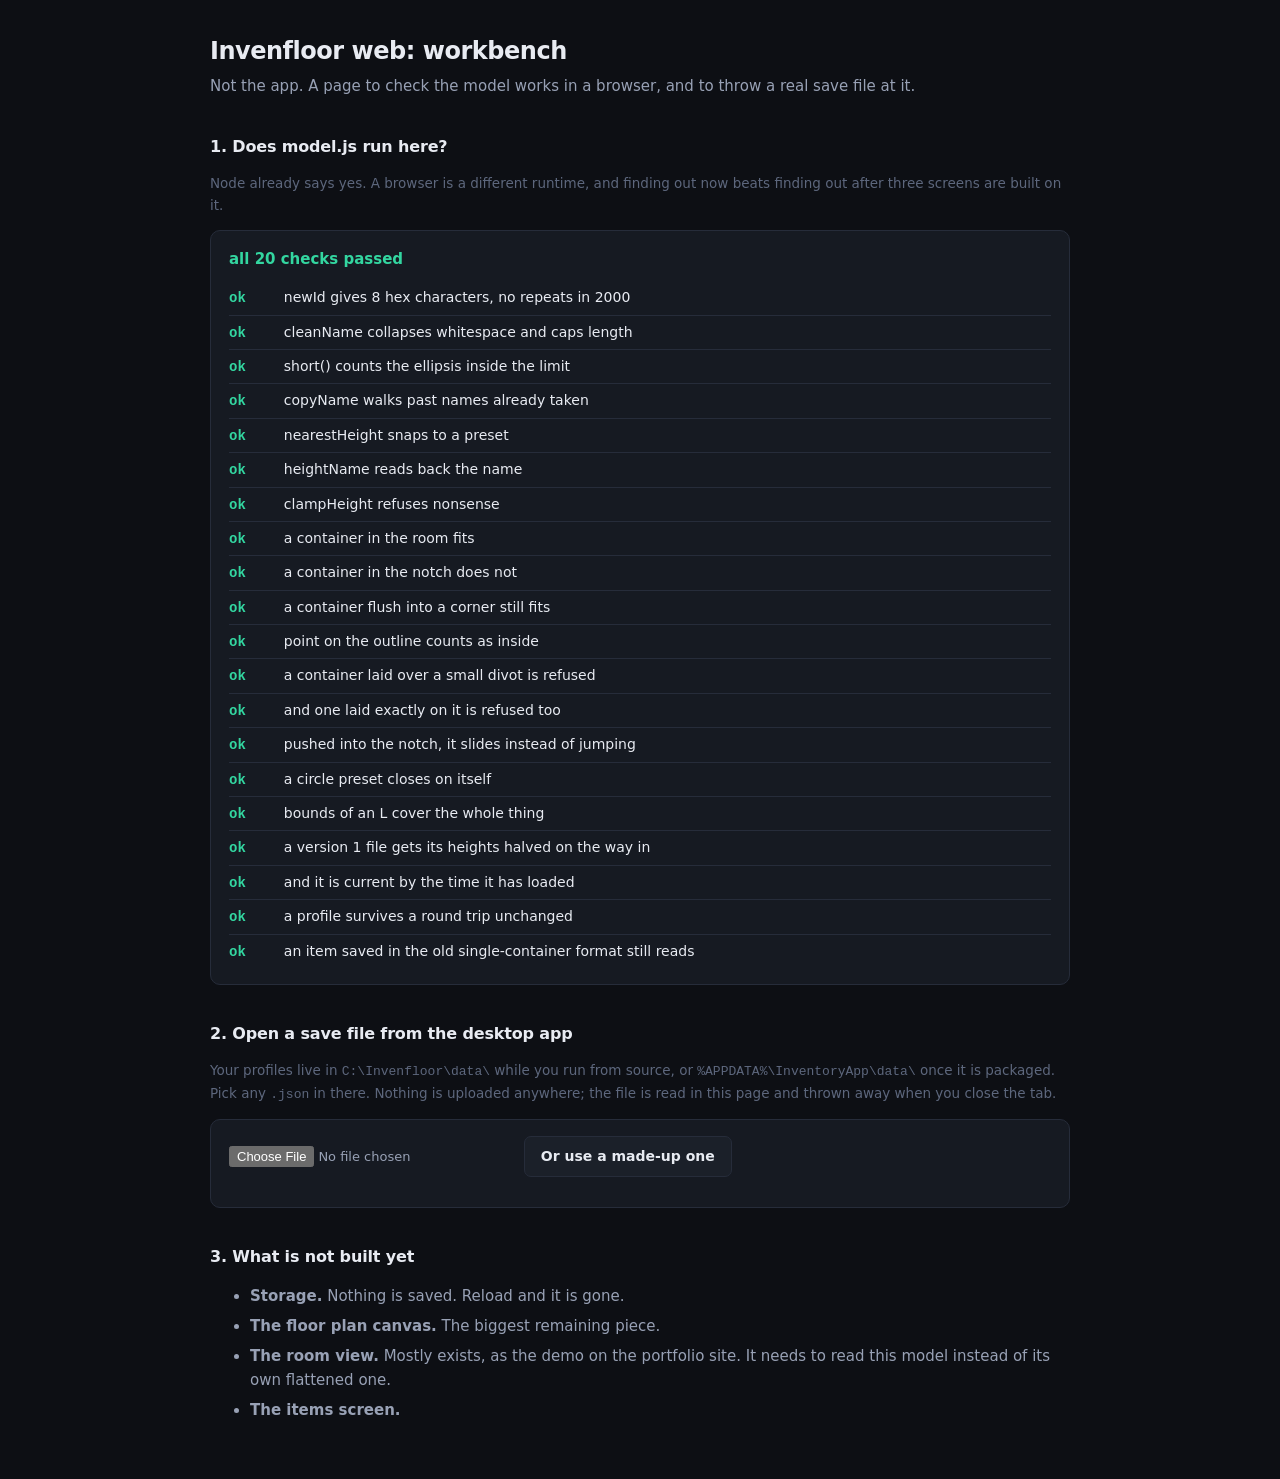
==== web/dev.html @ 966d336b "Start the browser version: the model ported, checked against the Python" ====
<!doctype html>
<html lang="en">
<head>
<meta charset="utf-8">
<meta name="viewport" content="width=device-width, initial-scale=1">
<title>Invenfloor web: workbench</title>

<!--
  A workbench, not the app. There is no app yet.

  Two jobs. It proves model.js works in a real browser rather than only in
  node, which is not the same thing and is worth knowing before anything is
  built on top of it. And it reads a save file from the desktop app, which
  is the claim that matters most: the same file, both programs.

  THIS WILL NOT WORK IF YOU DOUBLE-CLICK IT.
  ------------------------------------------
  Opening it from Explorer gives the browser a file:// address, and browsers
  refuse to load ES modules over file:// for security reasons. The error in
  the console says "CORS policy" and has nothing to do with your code.

  Serve it instead. In VS Code, install the Live Server extension, then
  right-click this file and choose "Open with Live Server".
-->

<style>
:root {
  color-scheme: dark;
  --ink: #0d0f14; --panel: #161a22; --card: #1b2029;
  --line: #262c3a; --text: #e8ebf2; --dim: #98a1b5; --faint: #5d677d;
  --accent: #4f7cff; --good: #33d6a0; --bad: #f2555a; --warn: #f0a726;
  --mono: ui-monospace, "Cascadia Mono", "SF Mono", Menlo, monospace;
}
* { box-sizing: border-box; }
body {
  margin: 0; padding: 32px 24px 64px;
  background: var(--ink); color: var(--text);
  font: 15px/1.6 system-ui, -apple-system, "Segoe UI", sans-serif;
}
.wrap { max-width: 860px; margin: 0 auto; }
h1 { font-size: 24px; margin: 0 0 4px; letter-spacing: -.02em; }
h2 { font-size: 16px; margin: 36px 0 12px; letter-spacing: -.01em; }
.sub { color: var(--dim); margin: 0 0 8px; }
.note { color: var(--faint); font-size: 13.5px; }
code, .mono { font-family: var(--mono); font-size: 13px; }

.panel {
  background: var(--panel); border: 1px solid var(--line);
  border-radius: 10px; padding: 16px 18px; margin-top: 12px;
}
.tally { font-size: 15px; font-weight: 600; margin: 0 0 10px; }
.tally.pass { color: var(--good); }
.tally.fail { color: var(--bad); }

ul.checks { list-style: none; margin: 0; padding: 0; }
ul.checks li {
  display: flex; gap: 10px; align-items: baseline;
  padding: 5px 0; border-top: 1px solid var(--line); font-size: 14px;
}
ul.checks li:first-child { border-top: 0; }
.mark { font-family: var(--mono); font-weight: 700; flex: none; width: 3.2em; }
.mark.ok { color: var(--good); }
.mark.no { color: var(--bad); }
.why { color: var(--faint); font-family: var(--mono); font-size: 12px; }

input[type=file] { font: inherit; font-size: 13px; color: var(--dim); }
button {
  font: inherit; font-size: 14px; font-weight: 600;
  background: var(--accent); color: #fff; border: 0;
  border-radius: 7px; padding: 8px 16px; cursor: pointer;
}
button.ghost { background: var(--card); color: var(--text); border: 1px solid var(--line); }

table { width: 100%; border-collapse: collapse; font-size: 13.5px; }
th, td { text-align: left; padding: 6px 10px 6px 0; border-top: 1px solid var(--line); }
th { color: var(--faint); font-weight: 500; font-size: 12px; text-transform: uppercase;
     letter-spacing: .08em; border-top: 0; }
td.num { font-family: var(--mono); font-variant-numeric: tabular-nums; }
.swatch { display: inline-block; width: 10px; height: 10px; border-radius: 2px;
          margin-right: 7px; vertical-align: baseline; }
.todo li { color: var(--dim); margin-bottom: 6px; }
</style>
</head>
<body>
<div class="wrap">

  <h1>Invenfloor web: workbench</h1>
  <p class="sub">Not the app. A page to check the model works in a browser,
     and to throw a real save file at it.</p>

  <h2>1. Does model.js run here?</h2>
  <p class="note">Node already says yes. A browser is a different runtime, and
     finding out now beats finding out after three screens are built on it.</p>
  <div class="panel">
    <p class="tally" id="tally">running…</p>
    <ul class="checks" id="checks"></ul>
  </div>

  <h2>2. Open a save file from the desktop app</h2>
  <p class="note">
    Your profiles live in <code>C:\Invenfloor\data\</code> while you run from
    source, or <code>%APPDATA%\InventoryApp\data\</code> once it is packaged.
    Pick any <code>.json</code> in there. Nothing is uploaded anywhere; the
    file is read in this page and thrown away when you close the tab.
  </p>
  <div class="panel">
    <input type="file" id="pick" accept=".json,application/json">
    <button class="ghost" id="sample" style="margin-left:8px">Or use a made-up one</button>
    <div id="loaded" style="margin-top:14px"></div>
  </div>

  <h2>3. What is not built yet</h2>
  <ul class="todo">
    <li><b>Storage.</b> Nothing is saved. Reload and it is gone.</li>
    <li><b>The floor plan canvas.</b> The biggest remaining piece.</li>
    <li><b>The room view.</b> Mostly exists, as the demo on the portfolio
        site. It needs to read this model instead of its own flattened one.</li>
    <li><b>The items screen.</b></li>
  </ul>
</div>

<script type="module">
import * as M from "./model.js";

// ---------------------------------------------------------------------------
// 1. Checks
// ---------------------------------------------------------------------------
const results = [];
const check = (label, ok, why = "") => results.push({ label, ok, why });
const near = (a, b) => Math.abs(a - b) < 1e-9;

try {
  // ids and names
  const ids = new Set(Array.from({ length: 2000 }, () => M.newId()));
  check("newId gives 8 hex characters, no repeats in 2000",
        ids.size === 2000 && [...ids].every(i => /^[0-9a-f]{8}$/.test(i)),
        `${ids.size} distinct`);
  check("cleanName collapses whitespace and caps length",
        M.cleanName("  a   b  ") === "a b" && M.cleanName("x".repeat(60)).length === 40);
  check("short() counts the ellipsis inside the limit",
        M.short("Upstairs hallway closet", 10) === "Upstairs\u2026"
        && M.short("Upstairs hallway closet", 10).length === 9,
        JSON.stringify(M.short("Upstairs hallway closet", 10)));
  check("copyName walks past names already taken",
        M.copyName("Kitchen", ["kitchen copy"]) === "Kitchen copy 2");

  // heights
  check("nearestHeight snaps to a preset", M.nearestHeight(41) === 50);
  check("heightName reads back the name", M.heightName(83) === "Full height");
  check("clampHeight refuses nonsense", M.clampHeight("oops") === 30
        && M.clampHeight("nan") === 30 && M.clampHeight(999) === 120);

  // geometry, on the L that caused the trouble
  const L = { points: M.lShapePoints(400, 300) };
  check("a container in the room fits", M.roomContainsRect(L, 20, 20, 100, 80));
  check("a container in the notch does not",
        !M.roomContainsRect(L, 260, 20, 100, 80));
  check("a container flush into a corner still fits",
        M.roomContainsRect(L, 0, 0, 100, 80));
  check("point on the outline counts as inside",
        M.pointInPolygon(L.points, 0, 0) && M.pointInPolygon(L.points, 200, 0));

  // the fireplace
  const divot = { points: [[0,0],[400,0],[400,300],[230,300],
                           [230,250],[170,250],[170,300],[0,300]] };
  check("a container laid over a small divot is refused",
        !M.roomContainsRect(divot, 160, 240, 80, 70));
  check("and one laid exactly on it is refused too",
        !M.roomContainsRect(divot, 170, 250, 60, 50));

  // sliding along a wall
  const moved = M.fitInRoom(L, 300, 20, 100, 80, [20, 20, 100, 80]);
  check("pushed into the notch, it slides instead of jumping",
        M.roomContainsRect(L, moved[0], moved[1], moved[2], moved[3]),
        `landed at ${moved[0]}, ${moved[1]}`);

  // shapes
  check("a circle preset closes on itself",
        M.circlePoints(200, 200).length === 20
        && near(M.circlePoints(200, 200)[0][0], 200));
  check("bounds of an L cover the whole thing",
        JSON.stringify(M.boundsOf(L)) === JSON.stringify([0, 0, 400, 300]));

  // the save format
  const raw = { id: "p1", name: "Old file", schema: 1, floors: [{ id: "f1",
    rooms: [{ id: "r1", points: M.rectanglePoints(400, 300),
              containers: [{ id: "c1", height: 60 }] }] }] };
  const loaded = M.Profile.fromDict(structuredClone(raw));
  check("a version 1 file gets its heights halved on the way in",
        loaded.floors[0].rooms[0].containers[0].height === 30,
        `height came out ${loaded.floors[0].rooms[0].containers[0].height}`);
  // Loading migrates in place, so the profile is already current by the
  // time it exists. There is no moment where it is a loaded-but-old thing.
  check("and it is current by the time it has loaded",
        loaded.schema === M.SCHEMA && loaded.toDict().schema === M.SCHEMA,
        `schema came out ${loaded.schema}`);

  const trip = M.Profile.fromDict(structuredClone(loaded.toDict())).toDict();
  check("a profile survives a round trip unchanged",
        JSON.stringify(trip) === JSON.stringify(loaded.toDict()));

  const item = M.Item.fromDict({ id: "i1", name: "Old", container_id: "cX", quantity: 7 });
  check("an item saved in the old single-container format still reads",
        item.placements.length === 1 && item.totalQuantity() === 7);
} catch (error) {
  check("model.js loaded and ran", false, String(error));
}

const passed = results.filter(r => r.ok).length;
const tally = document.getElementById("tally");
tally.textContent = passed === results.length
  ? `all ${results.length} checks passed`
  : `${results.length - passed} of ${results.length} FAILED`;
tally.className = "tally " + (passed === results.length ? "pass" : "fail");

document.getElementById("checks").innerHTML = results.map(r =>
  `<li><span class="mark ${r.ok ? "ok" : "no"}">${r.ok ? "ok" : "FAIL"}</span>`
  + `<span>${r.label}</span>`
  + (r.why && !r.ok ? `<span class="why">${r.why}</span>` : "")
  + `</li>`).join("");

// ---------------------------------------------------------------------------
// 2. Reading a real save file
// ---------------------------------------------------------------------------
const where = document.getElementById("loaded");
const escape = text => String(text).replace(/[<>&]/g,
  c => ({ "<": "&lt;", ">": "&gt;", "&": "&amp;" }[c]));

function describe(profile, source) {
  const rooms = [...profile.allRooms()];
  const containers = [...profile.allContainers()];
  const items = profile.items.length;
  const placed = profile.items.filter(i => !i.isUnfiled()).length;

  // The claim worth testing: what goes out is what came in.
  const again = M.Profile.fromDict(structuredClone(profile.toDict())).toDict();
  const stable = JSON.stringify(again) === JSON.stringify(profile.toDict());

  where.innerHTML = `
    <p class="tally ${stable ? "pass" : "fail"}">
      ${escape(source)} read ${stable ? "and survives a round trip" : "BUT CHANGES ON A ROUND TRIP"}
    </p>
    <table>
      <tr><th>Profile</th><th>Floors</th><th>Rooms</th><th>Containers</th>
          <th>Items</th><th>Filed</th><th>Schema</th></tr>
      <tr>
        <td><span class="swatch" style="background:${escape(profile.color)}"></span>
            ${escape(M.short(profile.name, 28))}</td>
        <td class="num">${profile.floors.length}</td>
        <td class="num">${rooms.length}</td>
        <td class="num">${containers.length}</td>
        <td class="num">${items}</td>
        <td class="num">${placed}</td>
        <td class="num">${profile.schema}</td>
      </tr>
    </table>
    ${rooms.length ? `<table style="margin-top:14px">
      <tr><th>Floor</th><th>Room</th><th>Corners</th><th>Size</th><th>Containers</th></tr>
      ${rooms.slice(0, 12).map(([floor, room]) => {
        const [, , w, h] = room.bounds();
        return `<tr>
          <td>${escape(M.short(floor.name, 18))}</td>
          <td><span class="swatch" style="background:${escape(room.color)}"></span>
              ${escape(M.short(room.name, 20))}</td>
          <td class="num">${room.points.length}</td>
          <td class="num">${Math.round(w)} x ${Math.round(h)}</td>
          <td class="num">${room.containers.length}</td>
        </tr>`;
      }).join("")}
    </table>` : ""}
    ${rooms.length > 12 ? `<p class="note">and ${rooms.length - 12} more rooms</p>` : ""}
  `;
}

document.getElementById("pick").addEventListener("change", async event => {
  const file = event.target.files[0];
  if (!file) return;
  try {
    describe(M.Profile.fromDict(JSON.parse(await file.text())), file.name);
  } catch (error) {
    where.innerHTML = `<p class="tally fail">Could not read ${escape(file.name)}</p>`
      + `<p class="why">${escape(error)}</p>`;
  }
});

document.getElementById("sample").addEventListener("click", () => {
  const profile = new M.Profile({ name: "Made up", color: "#33d6a0" });
  const floor = new M.Floor({ name: "Ground Floor" });
  for (const [name, points, color] of [
    ["Garage", M.lShapePoints(400, 300), "#33d6a0"],
    ["Kitchen", M.rectanglePoints(320, 260), "#5b85ff"],
    ["Shed", M.circlePoints(220, 220), "#f0a726"],
  ]) {
    const room = new M.Room({ name, points, color, x: 0, y: 0 });
    room.containers = [new M.Container({ name: "Shelving", x: 20, y: 20,
                                         w: 90, h: 50, tierCount: 3 })];
    floor.rooms.push(room);
  }
  profile.floors = [floor];
  profile.items = [new M.Item({ name: "Sockets",
    placements: [new M.Placement(floor.rooms[0].containers[0].id, 3, 1)] })];

  // Through fromDict once before describing it, which is what opening a file
  // does. Containers put somewhere they do not fit get pulled back inside on
  // the way in, so a profile built by hand is not stable until it has been
  // loaded once, and comparing before that measures the repair rather than
  // the round trip.
  describe(M.Profile.fromDict(profile.toDict()), "A made-up profile");
});
</script>
</body>
</html>
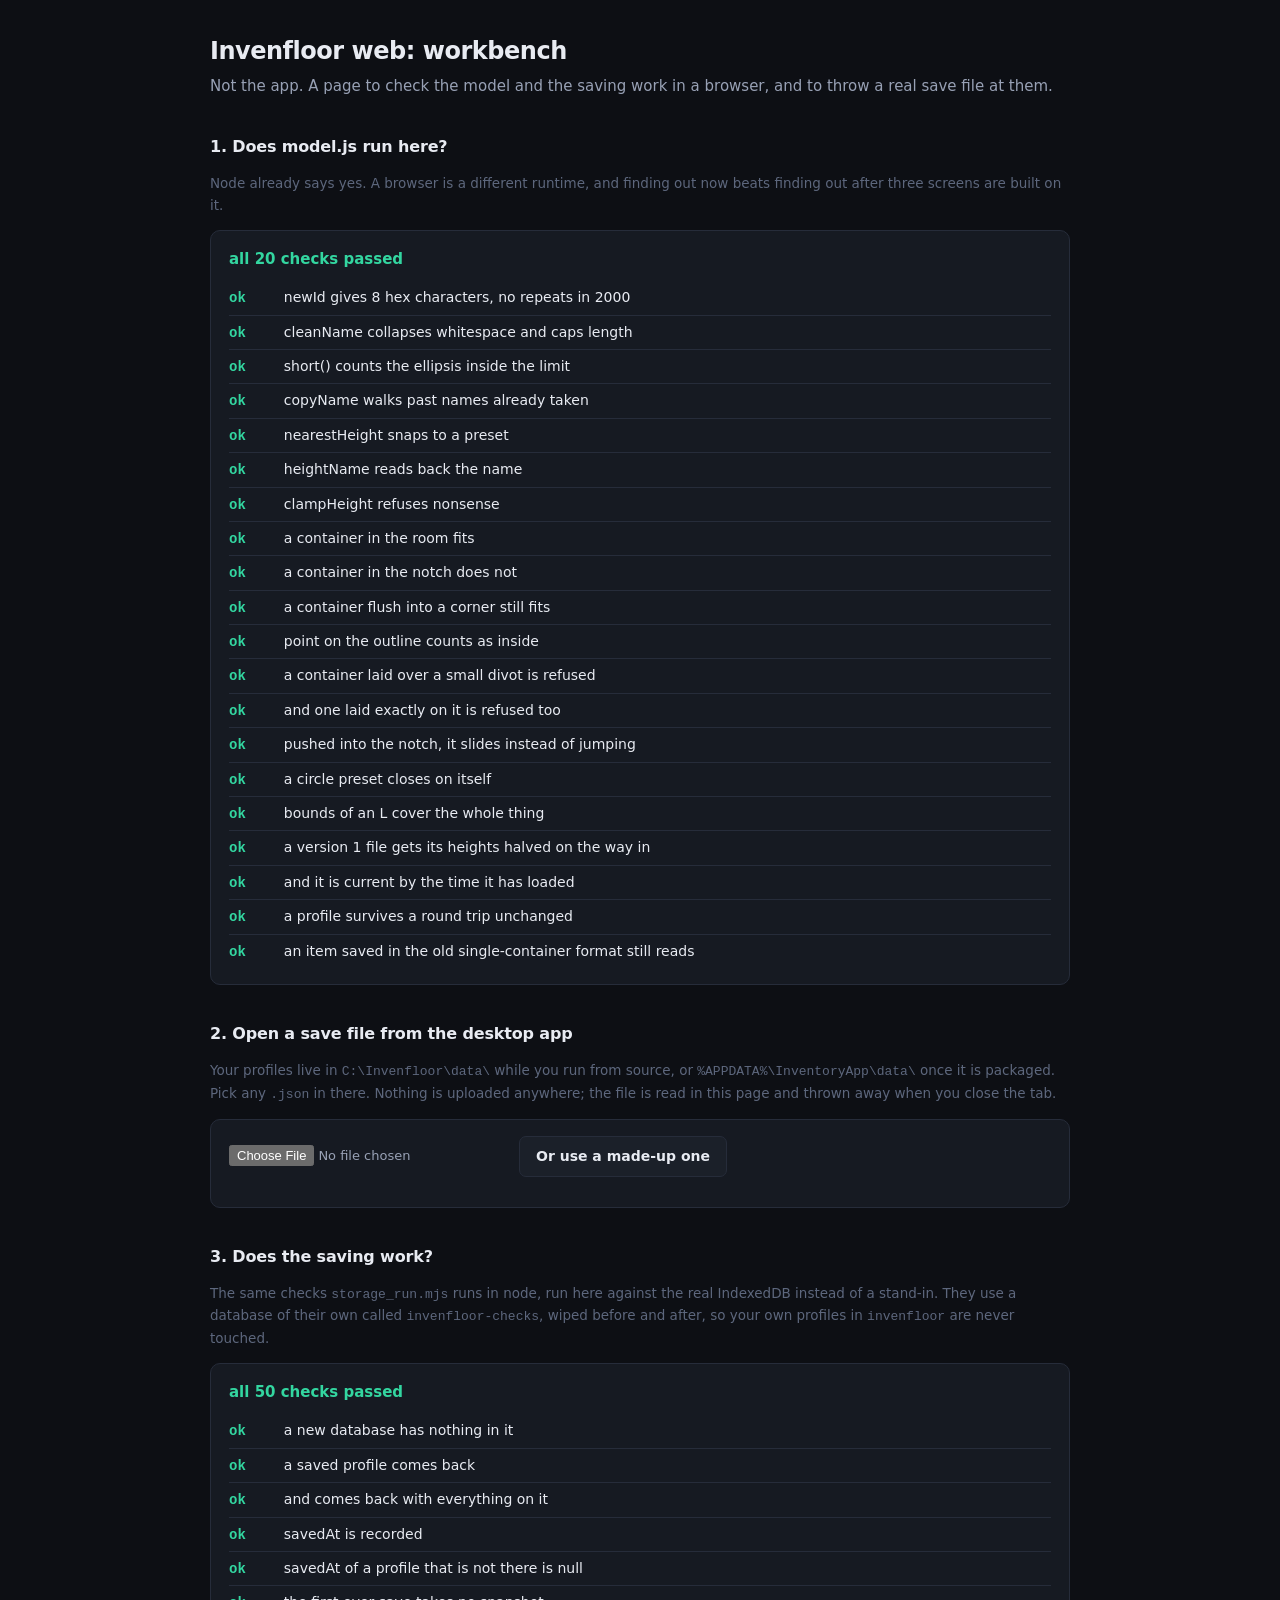
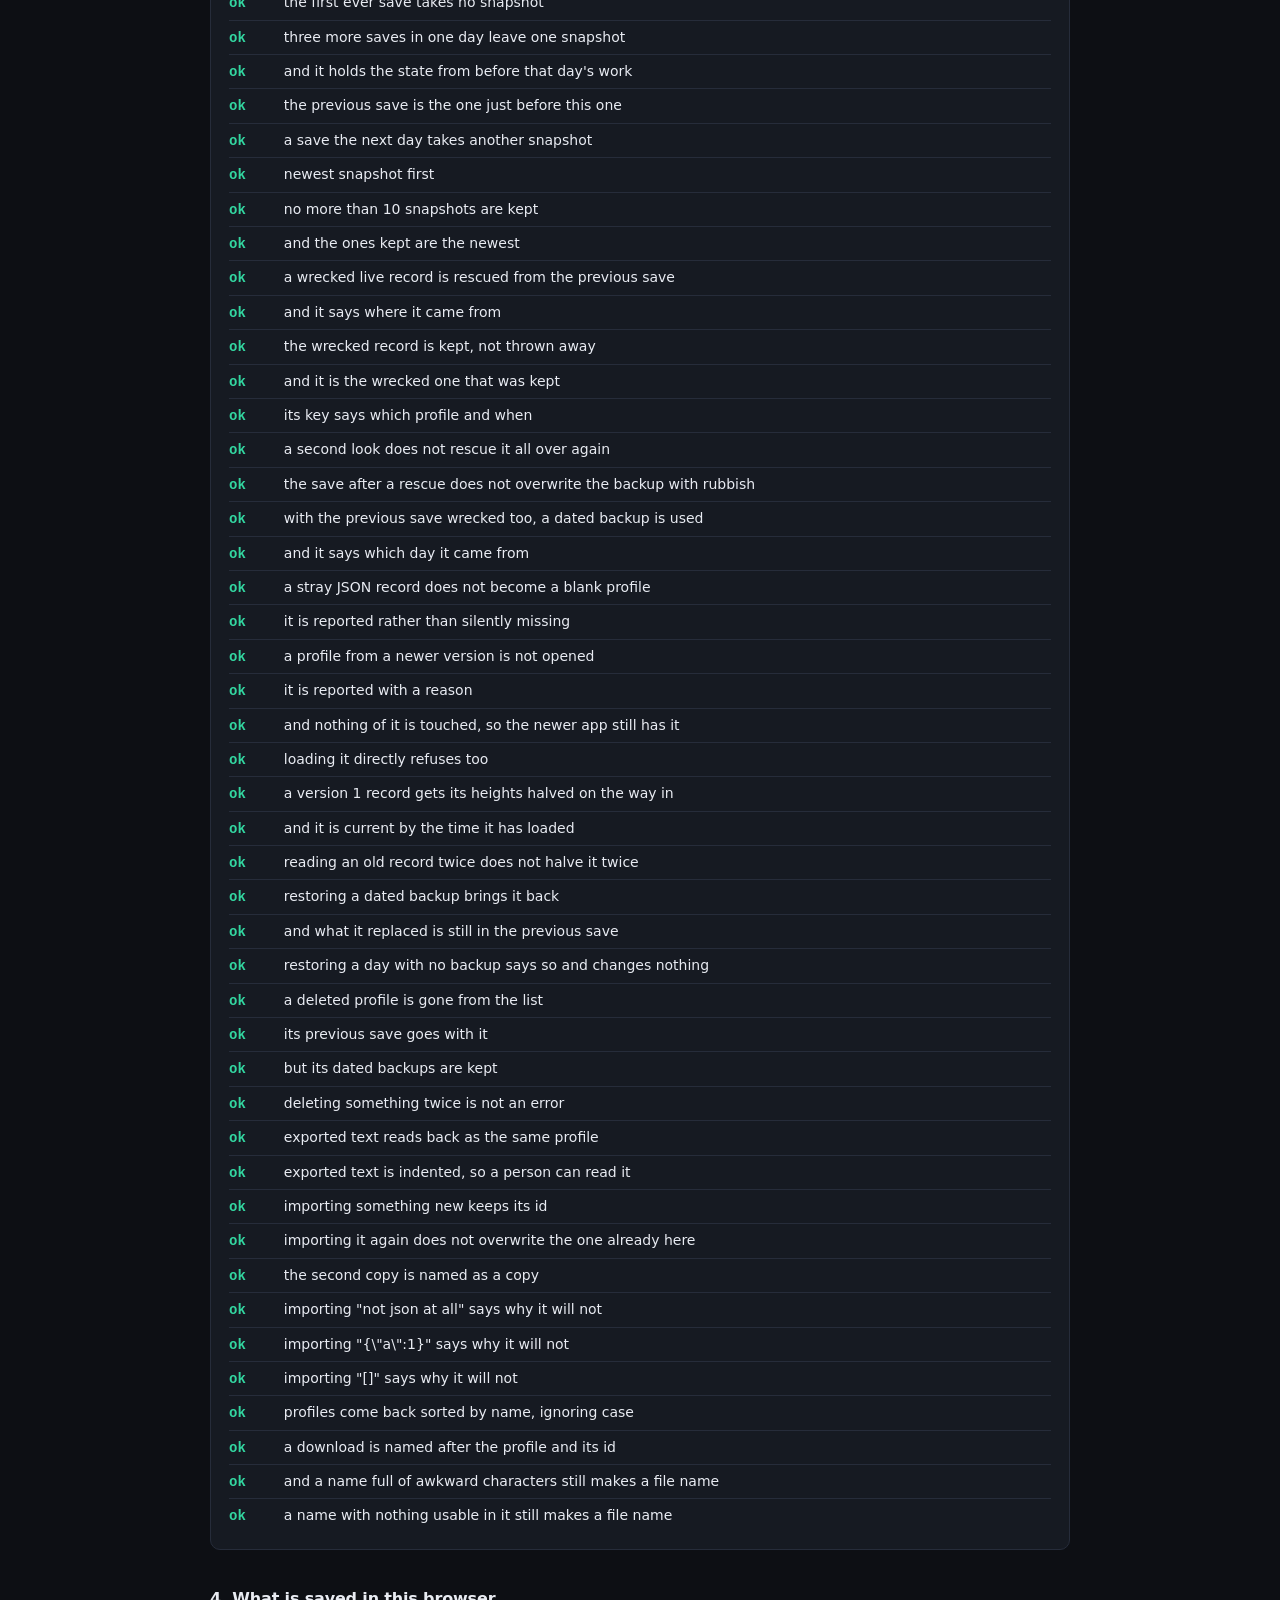
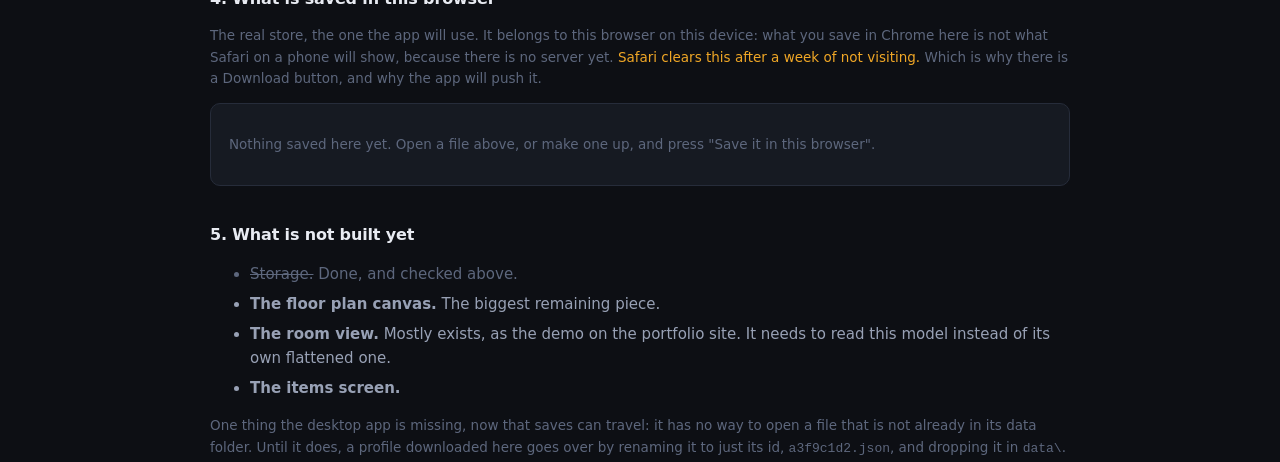
==== commit b789a385: "Saving in the browser: same backups and rescues as the desktop app" ====
--- a/web/dev.html
+++ b/web/dev.html
@@ -8,10 +8,12 @@
 <!--
   A workbench, not the app. There is no app yet.
 
-  Two jobs. It proves model.js works in a real browser rather than only in
+  Three jobs. It proves model.js works in a real browser rather than only in
   node, which is not the same thing and is worth knowing before anything is
-  built on top of it. And it reads a save file from the desktop app, which
-  is the claim that matters most: the same file, both programs.
+  built on top of it. It reads a save file from the desktop app, which is the
+  claim that matters most: the same file, both programs. And it runs the
+  storage checks against the real IndexedDB, which node can only pretend to
+  have.
 
   THIS WILL NOT WORK IF YOU DOUBLE-CLICK IT.
   ------------------------------------------
@@ -51,6 +53,7 @@
 .tally { font-size: 15px; font-weight: 600; margin: 0 0 10px; }
 .tally.pass { color: var(--good); }
 .tally.fail { color: var(--bad); }
+.tally.busy { color: var(--dim); }
 
 ul.checks { list-style: none; margin: 0; padding: 0; }
 ul.checks li {
@@ -61,7 +64,11 @@
 .mark { font-family: var(--mono); font-weight: 700; flex: none; width: 3.2em; }
 .mark.ok { color: var(--good); }
 .mark.no { color: var(--bad); }
-.why { color: var(--faint); font-family: var(--mono); font-size: 12px; }
+/* A failure's reason can be a stack trace. min-width: 0 is what lets a flex
+   item shrink below the width of its own content, and without it a long line
+   pushes the whole panel sideways. */
+.why { color: var(--faint); font-family: var(--mono); font-size: 12px;
+       white-space: pre-wrap; min-width: 0; overflow-wrap: anywhere; }
 
 input[type=file] { font: inherit; font-size: 13px; color: var(--dim); }
 button {
@@ -70,6 +77,8 @@
   border-radius: 7px; padding: 8px 16px; cursor: pointer;
 }
 button.ghost { background: var(--card); color: var(--text); border: 1px solid var(--line); }
+button.small { font-size: 13px; padding: 5px 11px; }
+.row { display: flex; flex-wrap: wrap; gap: 8px; align-items: center; }
 
 table { width: 100%; border-collapse: collapse; font-size: 13.5px; }
 th, td { text-align: left; padding: 6px 10px 6px 0; border-top: 1px solid var(--line); }
@@ -79,20 +88,22 @@
 .swatch { display: inline-block; width: 10px; height: 10px; border-radius: 2px;
           margin-right: 7px; vertical-align: baseline; }
 .todo li { color: var(--dim); margin-bottom: 6px; }
+.todo li.done { color: var(--faint); }
+.warn { color: var(--warn); }
 </style>
 </head>
 <body>
 <div class="wrap">
 
   <h1>Invenfloor web: workbench</h1>
-  <p class="sub">Not the app. A page to check the model works in a browser,
-     and to throw a real save file at it.</p>
+  <p class="sub">Not the app. A page to check the model and the saving work in
+     a browser, and to throw a real save file at them.</p>
 
   <h2>1. Does model.js run here?</h2>
   <p class="note">Node already says yes. A browser is a different runtime, and
      finding out now beats finding out after three screens are built on it.</p>
   <div class="panel">
-    <p class="tally" id="tally">running…</p>
+    <p class="tally busy" id="tally">running…</p>
     <ul class="checks" id="checks"></ul>
   </div>
 
@@ -104,26 +115,79 @@
     file is read in this page and thrown away when you close the tab.
   </p>
   <div class="panel">
-    <input type="file" id="pick" accept=".json,application/json">
-    <button class="ghost" id="sample" style="margin-left:8px">Or use a made-up one</button>
+    <div class="row">
+      <input type="file" id="pick" accept=".json,application/json">
+      <button class="ghost" id="sample">Or use a made-up one</button>
+    </div>
     <div id="loaded" style="margin-top:14px"></div>
   </div>
 
-  <h2>3. What is not built yet</h2>
+  <h2>3. Does the saving work?</h2>
+  <p class="note">
+    The same checks <code>storage_run.mjs</code> runs in node, run here against
+    the real IndexedDB instead of a stand-in. They use a database of their own
+    called <code>invenfloor-checks</code>, wiped before and after, so your own
+    profiles in <code>invenfloor</code> are never touched.
+  </p>
+  <div class="panel">
+    <p class="tally busy" id="storeTally">running…</p>
+    <ul class="checks" id="storeChecks"></ul>
+  </div>
+
+  <h2>4. What is saved in this browser</h2>
+  <p class="note">
+    The real store, the one the app will use. It belongs to this browser on
+    this device: what you save in Chrome here is not what Safari on a phone
+    will show, because there is no server yet.
+    <span class="warn">Safari clears this after a week of not visiting.</span>
+    Which is why there is a Download button, and why the app will push it.
+  </p>
+  <div class="panel">
+    <div id="stored">reading…</div>
+  </div>
+
+  <h2>5. What is not built yet</h2>
   <ul class="todo">
-    <li><b>Storage.</b> Nothing is saved. Reload and it is gone.</li>
+    <li class="done"><s>Storage.</s> Done, and checked above.</li>
     <li><b>The floor plan canvas.</b> The biggest remaining piece.</li>
     <li><b>The room view.</b> Mostly exists, as the demo on the portfolio
         site. It needs to read this model instead of its own flattened one.</li>
     <li><b>The items screen.</b></li>
   </ul>
+  <p class="note">
+    One thing the desktop app is missing, now that saves can travel: it has no
+    way to open a file that is not already in its data folder. Until it does,
+    a profile downloaded here goes over by renaming it to just its id,
+    <code>a3f9c1d2.json</code>, and dropping it in <code>data\</code>.
+  </p>
 </div>
 
 <script type="module">
 import * as M from "./model.js";
-
-// ---------------------------------------------------------------------------
-// 1. Checks
+import * as S from "./storage.js";
+import { runStorageChecks } from "./storage_checks.js";
+
+const escape = text => String(text).replace(/[<>&]/g,
+  c => ({ "<": "&lt;", ">": "&gt;", "&": "&amp;" }[c]));
+
+/** Draw a list of { label, ok, why } into a tally and a list. */
+function report(tallyId, listId, results) {
+  const passed = results.filter(r => r.ok).length;
+  const tally = document.getElementById(tallyId);
+  tally.textContent = passed === results.length
+    ? `all ${results.length} checks passed`
+    : `${results.length - passed} of ${results.length} FAILED`;
+  tally.className = "tally " + (passed === results.length ? "pass" : "fail");
+
+  document.getElementById(listId).innerHTML = results.map(r =>
+    `<li><span class="mark ${r.ok ? "ok" : "no"}">${r.ok ? "ok" : "FAIL"}</span>`
+    + `<span>${escape(r.label)}</span>`
+    + (r.why && !r.ok ? `<span class="why">${escape(r.why)}</span>` : "")
+    + `</li>`).join("");
+}
+
+// ---------------------------------------------------------------------------
+// 1. Does the model run here
 // ---------------------------------------------------------------------------
 const results = [];
 const check = (label, ok, why = "") => results.push({ label, ok, why });
@@ -205,40 +269,38 @@
 } catch (error) {
   check("model.js loaded and ran", false, String(error));
 }
-
-const passed = results.filter(r => r.ok).length;
-const tally = document.getElementById("tally");
-tally.textContent = passed === results.length
-  ? `all ${results.length} checks passed`
-  : `${results.length - passed} of ${results.length} FAILED`;
-tally.className = "tally " + (passed === results.length ? "pass" : "fail");
-
-document.getElementById("checks").innerHTML = results.map(r =>
-  `<li><span class="mark ${r.ok ? "ok" : "no"}">${r.ok ? "ok" : "FAIL"}</span>`
-  + `<span>${r.label}</span>`
-  + (r.why && !r.ok ? `<span class="why">${r.why}</span>` : "")
-  + `</li>`).join("");
+report("tally", "checks", results);
 
 // ---------------------------------------------------------------------------
 // 2. Reading a real save file
 // ---------------------------------------------------------------------------
 const where = document.getElementById("loaded");
-const escape = text => String(text).replace(/[<>&]/g,
-  c => ({ "<": "&lt;", ">": "&gt;", "&": "&amp;" }[c]));
+let showing = null;          // the profile currently described, for the buttons
 
 function describe(profile, source) {
+  showing = profile;
   const rooms = [...profile.allRooms()];
   const containers = [...profile.allContainers()];
-  const items = profile.items.length;
-  const placed = profile.items.filter(i => !i.isUnfiled()).length;
 
   // The claim worth testing: what goes out is what came in.
   const again = M.Profile.fromDict(structuredClone(profile.toDict())).toDict();
   const stable = JSON.stringify(again) === JSON.stringify(profile.toDict());
 
+  // And the same claim through the exported text, which is the form it
+  // travels in. A round trip in memory can pass while the text loses
+  // something, so both are worth asking.
+  let throughText = false;
+  try {
+    throughText = JSON.stringify(S.readExport(S.exportText(profile)).toDict())
+                  === JSON.stringify(profile.toDict());
+  } catch { /* leave it false, the line below says so */ }
+
   where.innerHTML = `
-    <p class="tally ${stable ? "pass" : "fail"}">
-      ${escape(source)} read ${stable ? "and survives a round trip" : "BUT CHANGES ON A ROUND TRIP"}
+    <p class="tally ${stable && throughText ? "pass" : "fail"}">
+      ${escape(source)} read ${stable && throughText
+        ? "and survives a round trip, in memory and through a file"
+        : (stable ? "BUT CHANGES WHEN WRITTEN OUT AND READ BACK"
+                  : "BUT CHANGES ON A ROUND TRIP")}
     </p>
     <table>
       <tr><th>Profile</th><th>Floors</th><th>Rooms</th><th>Containers</th>
@@ -249,8 +311,8 @@
         <td class="num">${profile.floors.length}</td>
         <td class="num">${rooms.length}</td>
         <td class="num">${containers.length}</td>
-        <td class="num">${items}</td>
-        <td class="num">${placed}</td>
+        <td class="num">${profile.items.length}</td>
+        <td class="num">${profile.items.filter(i => !i.isUnfiled()).length}</td>
         <td class="num">${profile.schema}</td>
       </tr>
     </table>
@@ -269,17 +331,45 @@
       }).join("")}
     </table>` : ""}
     ${rooms.length > 12 ? `<p class="note">and ${rooms.length - 12} more rooms</p>` : ""}
+    <div class="row" style="margin-top:14px">
+      <button class="ghost small" id="keep">Save it in this browser</button>
+      <button class="ghost small" id="send">Download it as a save file</button>
+    </div>
+    <p class="note" id="kept"></p>
   `;
+
+  document.getElementById("send").addEventListener("click", () => {
+    S.download(showing);
+  });
+  document.getElementById("keep").addEventListener("click", async () => {
+    const said = document.getElementById("kept");
+    if (!store) {
+      said.textContent = "There is nowhere to save it. See section 4.";
+      return;
+    }
+    try {
+      // Through the text on the way in, which is what importing is, so a
+      // profile that arrived from a file does not keep its id and quietly
+      // replace one already here.
+      const saved = await store.importProfile(S.exportText(showing));
+      said.textContent = `Saved as ${saved.name}. It is in section 4, and it `
+                       + `will still be there after a reload.`;
+      await showStored();
+    } catch (error) {
+      said.innerHTML = `<span class="mark no">FAIL</span> ${escape(error.message)}`;
+    }
+  });
 }
 
 document.getElementById("pick").addEventListener("change", async event => {
   const file = event.target.files[0];
   if (!file) return;
   try {
-    describe(M.Profile.fromDict(JSON.parse(await file.text())), file.name);
+    describe(S.readExport(await file.text()), file.name);
   } catch (error) {
+    showing = null;
     where.innerHTML = `<p class="tally fail">Could not read ${escape(file.name)}</p>`
-      + `<p class="why">${escape(error)}</p>`;
+      + `<p class="why">${escape(error.message ?? error)}</p>`;
   }
 });
 
@@ -307,6 +397,89 @@
   // the round trip.
   describe(M.Profile.fromDict(profile.toDict()), "A made-up profile");
 });
+
+// ---------------------------------------------------------------------------
+// 3. Does the saving work
+// ---------------------------------------------------------------------------
+// Started rather than awaited. It is the slowest thing on the page, a few
+// hundred writes, and nothing below it needs the answer. Awaiting here would
+// leave section 4 empty and the buttons in section 2 pointing at a store that
+// had not been opened yet.
+runStorageChecks()
+  .then(found => report("storeTally", "storeChecks", found))
+  .catch(error => report("storeTally", "storeChecks",
+                         [{ label: "the checks ran at all", ok: false,
+                            why: String(error?.stack ?? error) }]));
+
+// ---------------------------------------------------------------------------
+// 4. What is in the real store
+// ---------------------------------------------------------------------------
+const shelf = document.getElementById("stored");
+let store = null;
+
+const when = milliseconds => milliseconds
+  ? new Date(milliseconds).toLocaleString()
+  : "never";
+
+async function showStored() {
+  if (!store) return;
+  const { profiles, recoveries, refused } = await store.list();
+
+  const rows = [];
+  for (const profile of profiles) {
+    rows.push(`<tr>
+      <td><span class="swatch" style="background:${escape(profile.color)}"></span>
+          ${escape(M.short(profile.name, 24))}</td>
+      <td class="num">${escape(profile.id)}</td>
+      <td class="num">${[...profile.allRooms()].length}</td>
+      <td class="num">${[...profile.allContainers()].length}</td>
+      <td class="num">${profile.items.length}</td>
+      <td class="num">${escape(when(await store.savedAt(profile.id)))}</td>
+      <td class="num">${(await store.snapshots(profile.id)).length}</td>
+      <td><button class="ghost small" data-download="${escape(profile.id)}">Download</button>
+          <button class="ghost small" data-remove="${escape(profile.id)}">Remove</button></td>
+    </tr>`);
+  }
+
+  shelf.innerHTML = (profiles.length
+    ? `<table>
+         <tr><th>Profile</th><th>Id</th><th>Rooms</th><th>Containers</th>
+             <th>Items</th><th>Saved</th><th>Backups</th><th></th></tr>
+         ${rows.join("")}
+       </table>`
+    : `<p class="note">Nothing saved here yet. Open a file above, or make one
+          up, and press "Save it in this browser".</p>`)
+    + recoveries.map(r =>
+        `<p class="tally fail">${escape(r.profileName)} would not open, and was
+          rescued from ${escape(r.cameFrom)}. The unreadable one is kept as
+          <code>${escape(r.brokenKey)}</code>.</p>`).join("")
+    + refused.map(r =>
+        `<p class="tally fail">${escape(r.name || r.id)} could not be opened.
+          ${escape(r.why)}</p>`).join("");
+
+  // One handler for every button, so rows redrawing does not leave handlers
+  // attached to elements nobody can see any more.
+  shelf.querySelectorAll("[data-download]").forEach(button =>
+    button.addEventListener("click", async () => {
+      const profile = await store.load(button.dataset.download);
+      if (profile) S.download(profile);
+    }));
+  shelf.querySelectorAll("[data-remove]").forEach(button =>
+    button.addEventListener("click", async () => {
+      await store.delete(button.dataset.remove);
+      await showStored();
+    }));
+}
+
+try {
+  store = await S.Store.open();
+  await showStored();
+} catch (error) {
+  shelf.innerHTML = `<p class="tally fail">This browser will not save anything</p>`
+    + `<p class="why">${escape(error.message ?? error)}</p>`
+    + `<p class="note">Private browsing, or site data switched off. The app has
+         to carry on and say so rather than pretending it saved.</p>`;
+}
 </script>
 </body>
 </html>
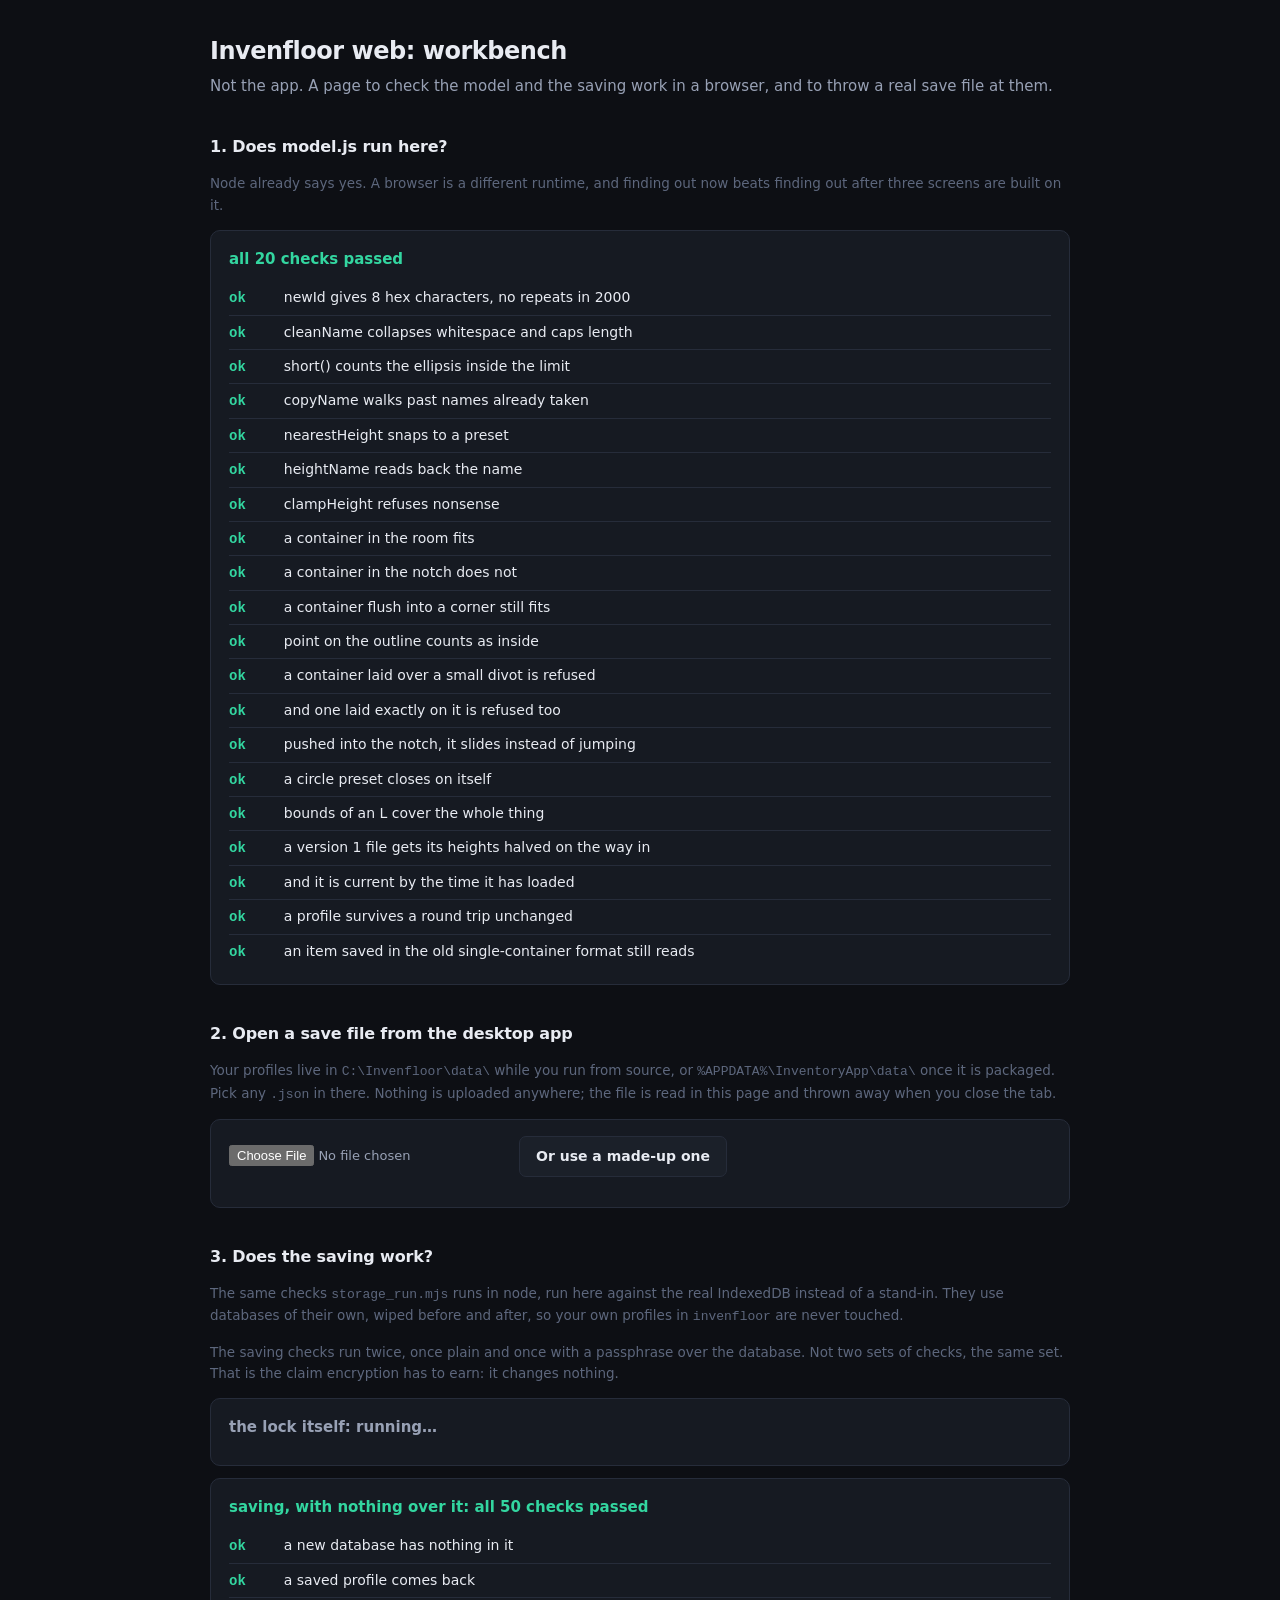
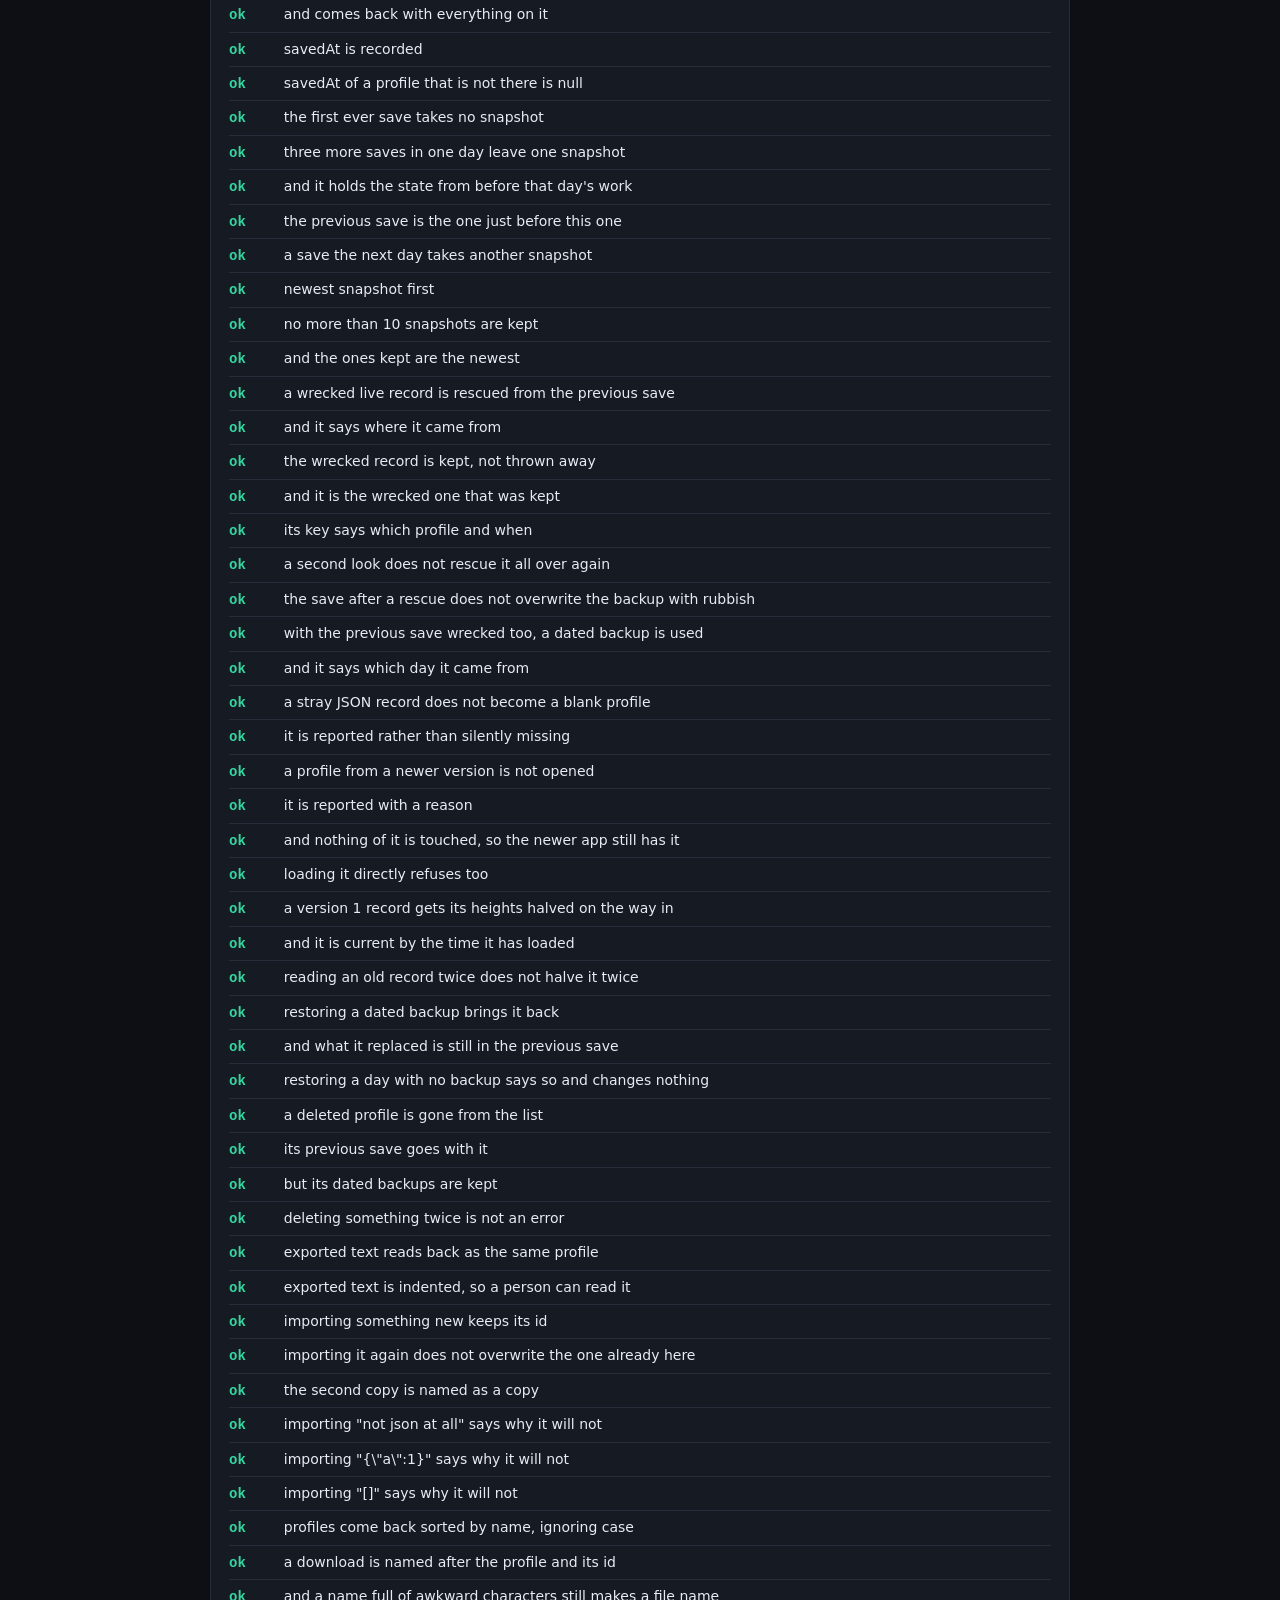
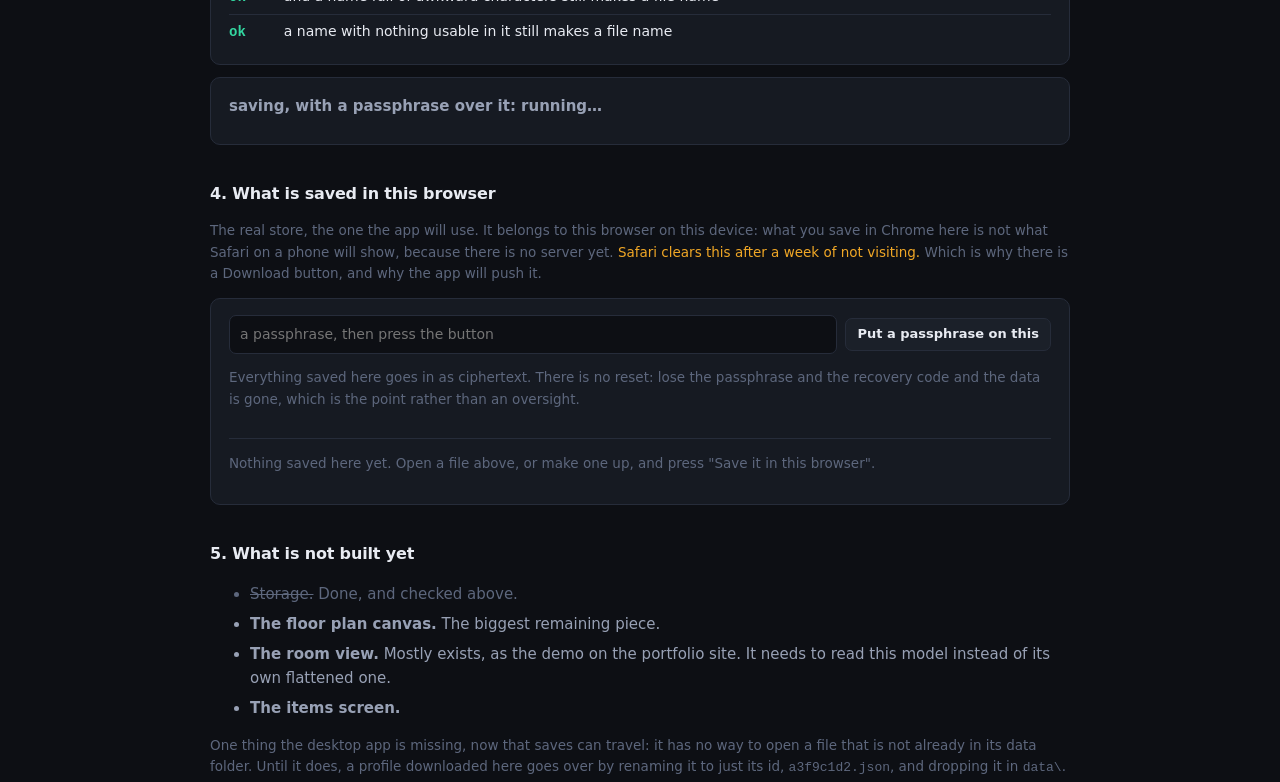
==== commit fe242b93: "A passphrase over the browser's saves, and a recovery code because there is no reset" ====
--- a/web/dev.html
+++ b/web/dev.html
@@ -90,6 +90,22 @@
 .todo li { color: var(--dim); margin-bottom: 6px; }
 .todo li.done { color: var(--faint); }
 .warn { color: var(--warn); }
+
+.lock { border-bottom: 1px solid var(--line); padding-bottom: 14px; }
+.lock input[type=text], .lock input[type=password] {
+  font: inherit; font-size: 14px; background: var(--ink); color: var(--text);
+  border: 1px solid var(--line); border-radius: 7px; padding: 7px 10px;
+  /* Flex items will not shrink below the width of their own content, and an
+     input's content width comes from its size attribute. Without these two a
+     long panel pushes the whole page sideways on a phone. */
+  min-width: 0; flex: 1 1 0; width: 0;
+}
+.code {
+  font-family: var(--mono); font-size: 18px; letter-spacing: .06em;
+  color: var(--good); background: var(--ink); border: 1px solid var(--good);
+  border-radius: 7px; padding: 10px 14px; margin: 10px 0 4px;
+  display: inline-block; overflow-wrap: anywhere;
+}
 </style>
 </head>
 <body>
@@ -125,13 +141,26 @@
   <h2>3. Does the saving work?</h2>
   <p class="note">
     The same checks <code>storage_run.mjs</code> runs in node, run here against
-    the real IndexedDB instead of a stand-in. They use a database of their own
-    called <code>invenfloor-checks</code>, wiped before and after, so your own
-    profiles in <code>invenfloor</code> are never touched.
+    the real IndexedDB instead of a stand-in. They use databases of their own,
+    wiped before and after, so your own profiles in <code>invenfloor</code> are
+    never touched.
+  </p>
+  <p class="note">
+    The saving checks run twice, once plain and once with a passphrase over the
+    database. Not two sets of checks, the same set. That is the claim
+    encryption has to earn: it changes nothing.
   </p>
   <div class="panel">
-    <p class="tally busy" id="storeTally">running…</p>
+    <p class="tally busy" id="vaultTally">the lock itself: running…</p>
+    <ul class="checks" id="vaultChecks"></ul>
+  </div>
+  <div class="panel">
+    <p class="tally busy" id="storeTally">saving, with nothing over it: running…</p>
     <ul class="checks" id="storeChecks"></ul>
+  </div>
+  <div class="panel">
+    <p class="tally busy" id="lockedTally">saving, with a passphrase over it: running…</p>
+    <ul class="checks" id="lockedChecks"></ul>
   </div>
 
   <h2>4. What is saved in this browser</h2>
@@ -143,7 +172,8 @@
     Which is why there is a Download button, and why the app will push it.
   </p>
   <div class="panel">
-    <div id="stored">reading…</div>
+    <div id="lock" class="lock"></div>
+    <div id="stored" style="margin-top:14px">reading…</div>
   </div>
 
   <h2>5. What is not built yet</h2>
@@ -165,18 +195,18 @@
 <script type="module">
 import * as M from "./model.js";
 import * as S from "./storage.js";
-import { runStorageChecks } from "./storage_checks.js";
+import { runStorageChecks, runVaultChecks } from "./storage_checks.js";
 
 const escape = text => String(text).replace(/[<>&]/g,
   c => ({ "<": "&lt;", ">": "&gt;", "&": "&amp;" }[c]));
 
 /** Draw a list of { label, ok, why } into a tally and a list. */
-function report(tallyId, listId, results) {
+function report(tallyId, listId, results, title = "") {
   const passed = results.filter(r => r.ok).length;
   const tally = document.getElementById(tallyId);
-  tally.textContent = passed === results.length
+  tally.textContent = (title ? `${title}: ` : "") + (passed === results.length
     ? `all ${results.length} checks passed`
-    : `${results.length - passed} of ${results.length} FAILED`;
+    : `${results.length - passed} of ${results.length} FAILED`);
   tally.className = "tally " + (passed === results.length ? "pass" : "fail");
 
   document.getElementById(listId).innerHTML = results.map(r =>
@@ -401,15 +431,25 @@
 // ---------------------------------------------------------------------------
 // 3. Does the saving work
 // ---------------------------------------------------------------------------
-// Started rather than awaited. It is the slowest thing on the page, a few
-// hundred writes, and nothing below it needs the answer. Awaiting here would
-// leave section 4 empty and the buttons in section 2 pointing at a store that
-// had not been opened yet.
-runStorageChecks()
-  .then(found => report("storeTally", "storeChecks", found))
-  .catch(error => report("storeTally", "storeChecks",
-                         [{ label: "the checks ran at all", ok: false,
-                            why: String(error?.stack ?? error) }]));
+// Started rather than awaited. These are the slowest things on the page, a
+// few hundred writes and a pile of deliberately slow key derivations, and
+// nothing below them needs the answer. Awaiting here would leave section 4
+// empty and the buttons in section 2 pointing at a store not yet opened.
+function runInto(tallyId, listId, title, work) {
+  Promise.resolve().then(work)
+    .then(found => report(tallyId, listId, found, title))
+    .catch(error => report(tallyId, listId,
+                           [{ label: "the checks ran at all", ok: false,
+                              why: String(error?.stack ?? error) }], title));
+}
+
+runInto("vaultTally", "vaultChecks", "the lock itself",
+        () => runVaultChecks());
+runInto("storeTally", "storeChecks", "saving, with nothing over it",
+        () => runStorageChecks("invenfloor-checks"));
+runInto("lockedTally", "lockedChecks", "saving, with a passphrase over it",
+        () => runStorageChecks("invenfloor-checks-locked",
+                               { passphrase: "a checking passphrase" }));
 
 // ---------------------------------------------------------------------------
 // 4. What is in the real store
@@ -421,8 +461,116 @@
   ? new Date(milliseconds).toLocaleString()
   : "never";
 
+/** The passphrase controls. Three states, and the page is only ever in one:
+ *  no lock, locked, or unlocked with a lock on.
+ *
+ *  `notice` is drawn under the controls after they are redrawn, which is how
+ *  the recovery code survives the redraw that follows setting a passphrase.
+ *  It is the only time that code will ever be readable, so losing it to a
+ *  repaint would be the single worst bug on this page.
+ */
+function showLock(notice = "") {
+  const box = document.getElementById("lock");
+  if (!store) { box.innerHTML = ""; return; }
+  const after = () => {
+    if (notice) document.getElementById("lockSays").innerHTML = notice;
+  };
+
+  if (!store.hasLock) {
+    box.innerHTML = `
+      <div class="row">
+        <input type="password" id="pass" placeholder="a passphrase, then press the button">
+        <button class="ghost small" id="setLock">Put a passphrase on this</button>
+      </div>
+      <p class="note" id="lockSays">Everything saved here goes in as ciphertext.
+        There is no reset: lose the passphrase and the recovery code and the
+        data is gone, which is the point rather than an oversight.</p>`;
+    document.getElementById("setLock").addEventListener("click", async () => {
+      const says = document.getElementById("lockSays");
+      const typed = document.getElementById("pass").value;
+      if (!typed) { says.textContent = "It needs a passphrase."; return; }
+      says.textContent = "Encrypting everything already saved…";
+      try {
+        const code = await store.addLock(typed);
+        showLock(`<b class="warn">Write this down now.</b> It is the only way
+          back in if the passphrase is forgotten, and this is the one and only
+          time it is readable.<br><span class="code">${escape(code)}</span>`);
+        await showStored();
+      } catch (error) {
+        says.innerHTML = `<span class="mark no">FAIL</span> ${escape(error.message)}`;
+      }
+    });
+    after();
+    return;
+  }
+
+  if (store.locked) {
+    box.innerHTML = `
+      <div class="row">
+        <input type="password" id="pass" placeholder="passphrase, or a recovery code">
+        <button class="ghost small" id="doUnlock">Unlock</button>
+      </div>
+      <p class="note" id="lockSays">Locked. Unlocking takes a moment on
+        purpose: the slow part is what makes guessing expensive.</p>`;
+    document.getElementById("doUnlock").addEventListener("click", async () => {
+      const says = document.getElementById("lockSays");
+      says.textContent = "Unlocking…";
+      const started = performance.now();
+      try {
+        const used = await store.unlock(document.getElementById("pass").value);
+        const took = Math.round(performance.now() - started);
+        showLock(used === "recovery"
+          ? `Open, using the recovery code (${took}ms). Set a new passphrase, `
+            + `and issue a new code while you are at it.`
+          : `Open (${took}ms).`);
+        await showStored();
+      } catch (error) {
+        says.innerHTML = `<span class="mark no">FAIL</span> ${escape(error.message)}`;
+      }
+    });
+    after();
+    return;
+  }
+
+  box.innerHTML = `
+    <div class="row">
+      <span class="note" style="flex:1 1 auto">Unlocked. The database holds
+        ciphertext; only this tab can read it.</span>
+      <button class="ghost small" id="doRelock">Lock now</button>
+      <button class="ghost small" id="doRemove">Take the passphrase off</button>
+    </div>
+    <p class="note" id="lockSays"></p>`;
+  document.getElementById("doRelock").addEventListener("click", async () => {
+    store.relock();
+    showLock();
+    await showStored();
+  });
+  document.getElementById("doRemove").addEventListener("click", async () => {
+    const says = document.getElementById("lockSays");
+    says.textContent = "Decrypting everything…";
+    try {
+      await store.removeLock();
+      showLock("The passphrase is off. Everything here is readable again.");
+      await showStored();
+    } catch (error) {
+      says.innerHTML = `<span class="mark no">FAIL</span> ${escape(error.message)}`;
+    }
+  });
+  after();
+}
+
 async function showStored() {
   if (!store) return;
+
+  if (store.locked) {
+    const ids = await store.ids();
+    shelf.innerHTML = `<p class="note">${ids.length} profile${
+      ids.length === 1 ? "" : "s"} saved here, locked. The ids and the dates
+      stay readable because they are what records are filed under. Nothing
+      else does.</p>`;
+    return;
+  }
+
   const { profiles, recoveries, refused } = await store.list();
 
   const rows = [];
@@ -473,6 +621,7 @@
 
 try {
   store = await S.Store.open();
+  showLock();
   await showStored();
 } catch (error) {
   shelf.innerHTML = `<p class="tally fail">This browser will not save anything</p>`
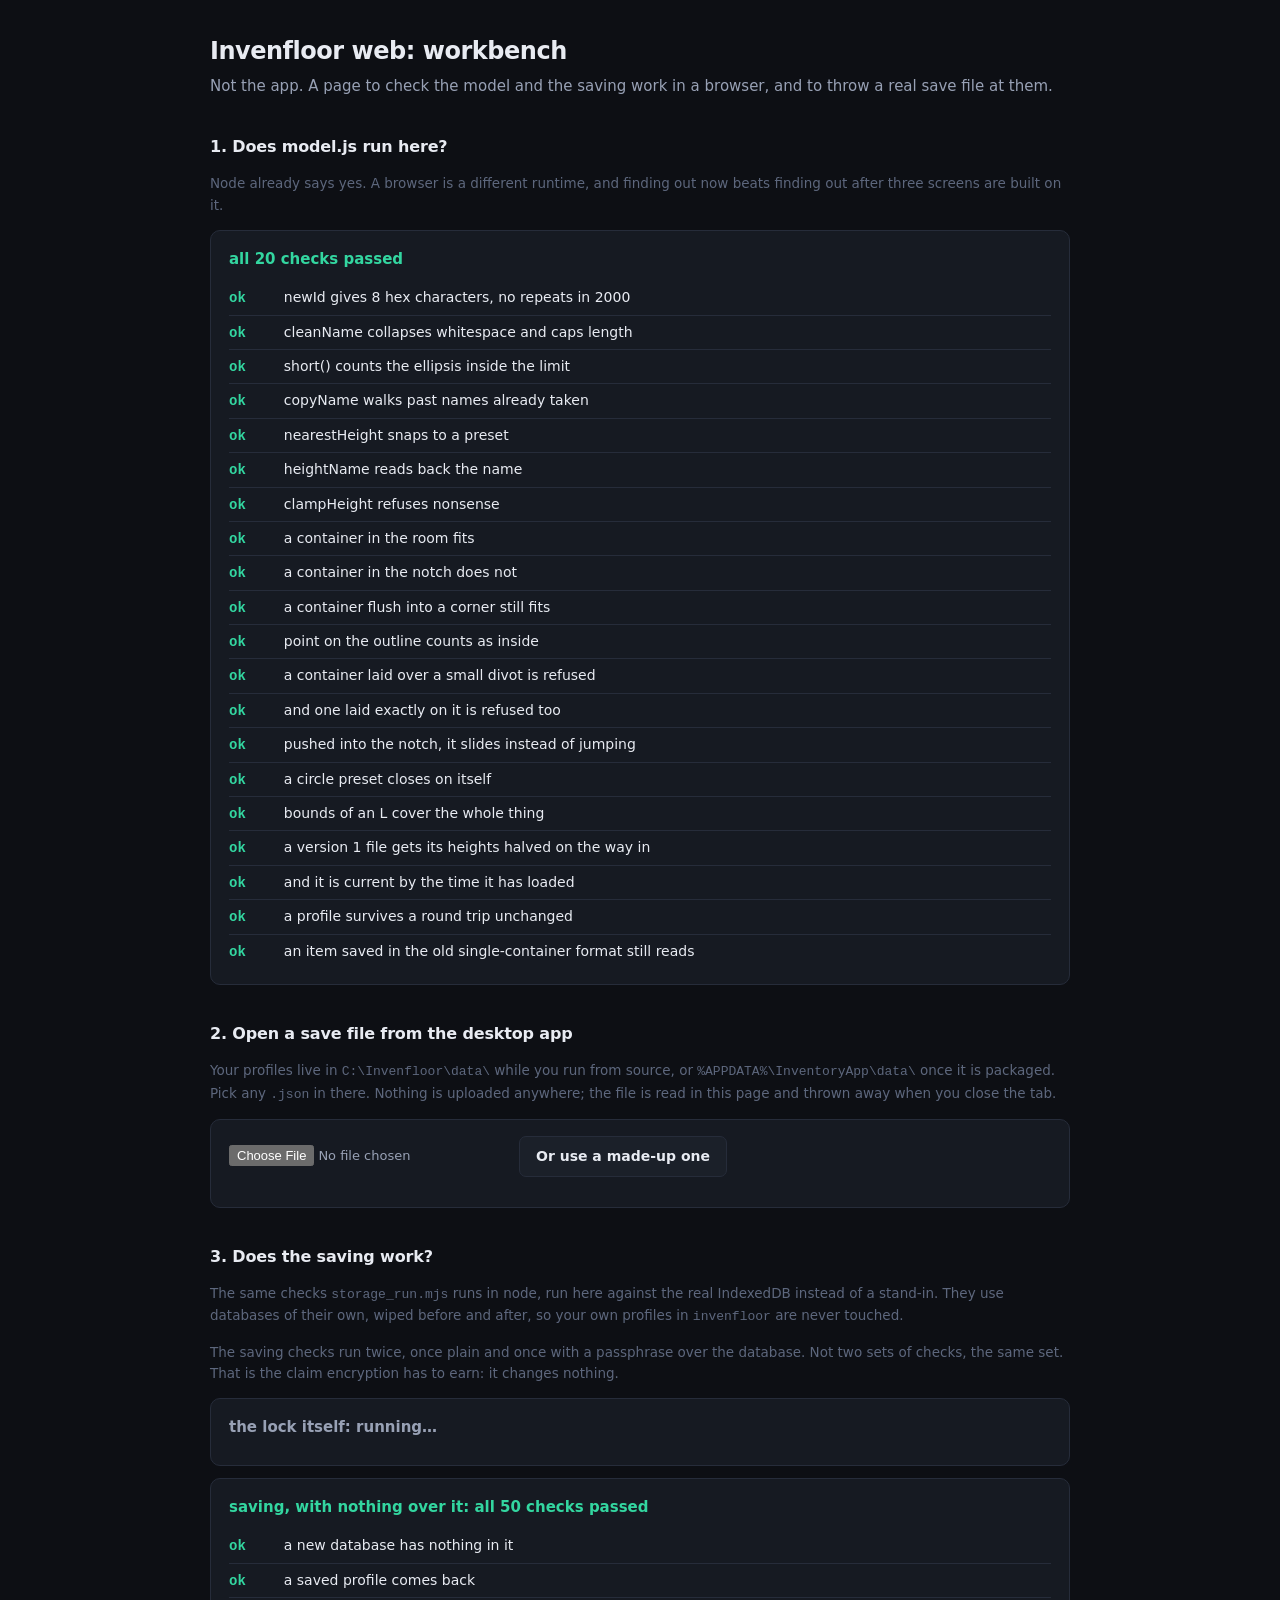
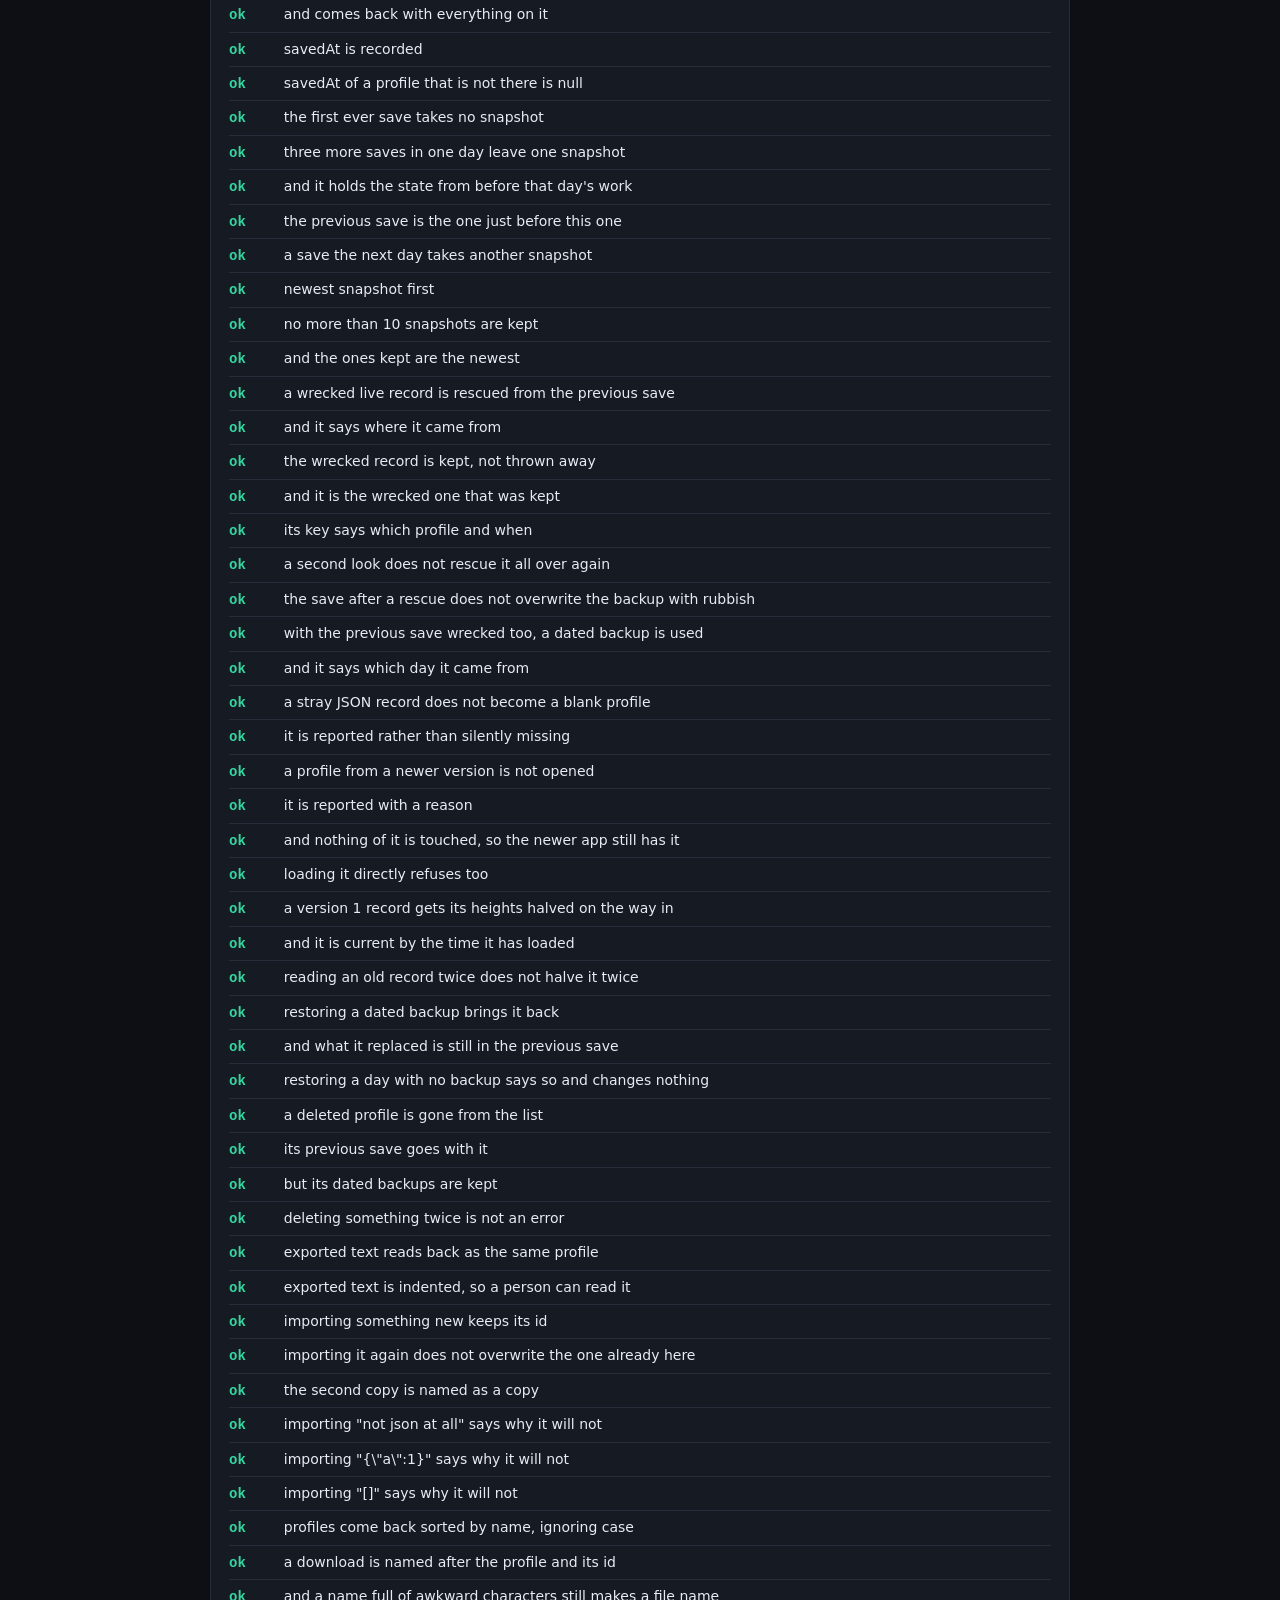
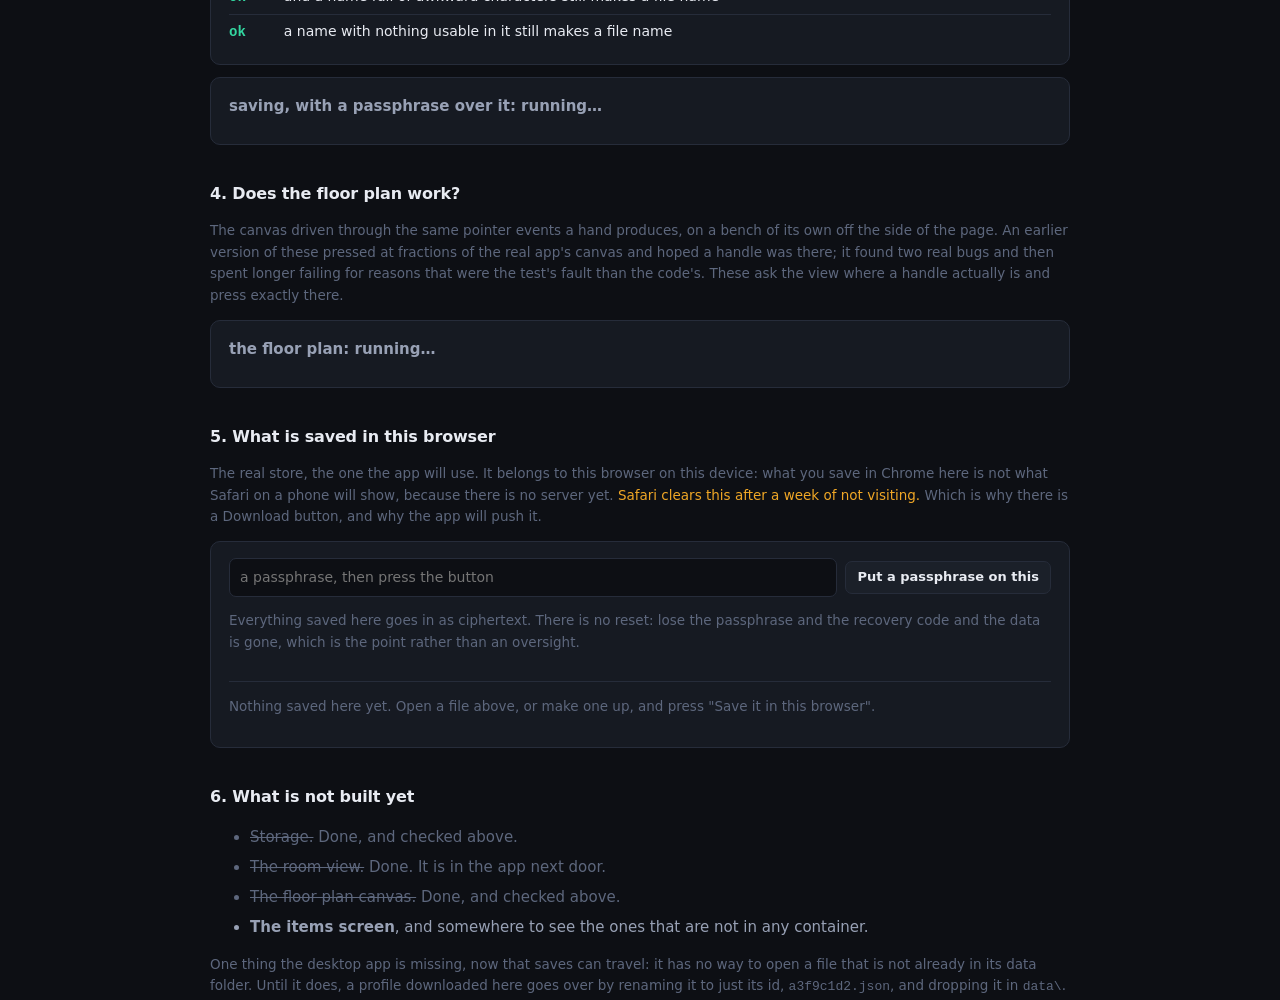
==== commit 8188b9b8: "Draw floor plans in the browser: rooms, presets, reshaping, containers, undo" ====
--- a/web/dev.html
+++ b/web/dev.html
@@ -6,7 +6,7 @@
 <title>Invenfloor web: workbench</title>
 
 <!--
-  A workbench, not the app. There is no app yet.
+  A workbench, not the app. The app is index.html, next door.
 
   Three jobs. It proves model.js works in a real browser rather than only in
   node, which is not the same thing and is worth knowing before anything is
@@ -163,7 +163,21 @@
     <ul class="checks" id="lockedChecks"></ul>
   </div>
 
-  <h2>4. What is saved in this browser</h2>
+  <h2>4. Does the floor plan work?</h2>
+  <p class="note">
+    The canvas driven through the same pointer events a hand produces, on a
+    bench of its own off the side of the page. An earlier version of these
+    pressed at fractions of the real app's canvas and hoped a handle was
+    there; it found two real bugs and then spent longer failing for reasons
+    that were the test's fault than the code's. These ask the view where a
+    handle actually is and press exactly there.
+  </p>
+  <div class="panel">
+    <p class="tally busy" id="floorTally">the floor plan: running…</p>
+    <ul class="checks" id="floorChecks"></ul>
+  </div>
+
+  <h2>5. What is saved in this browser</h2>
   <p class="note">
     The real store, the one the app will use. It belongs to this browser on
     this device: what you save in Chrome here is not what Safari on a phone
@@ -176,13 +190,13 @@
     <div id="stored" style="margin-top:14px">reading…</div>
   </div>
 
-  <h2>5. What is not built yet</h2>
+  <h2>6. What is not built yet</h2>
   <ul class="todo">
     <li class="done"><s>Storage.</s> Done, and checked above.</li>
-    <li><b>The floor plan canvas.</b> The biggest remaining piece.</li>
-    <li><b>The room view.</b> Mostly exists, as the demo on the portfolio
-        site. It needs to read this model instead of its own flattened one.</li>
-    <li><b>The items screen.</b></li>
+    <li class="done"><s>The room view.</s> Done. It is in the app next door.</li>
+    <li class="done"><s>The floor plan canvas.</s> Done, and checked above.</li>
+    <li><b>The items screen</b>, and somewhere to see the ones that are not in
+        any container.</li>
   </ul>
   <p class="note">
     One thing the desktop app is missing, now that saves can travel: it has no
@@ -196,6 +210,7 @@
 import * as M from "./model.js";
 import * as S from "./storage.js";
 import { runStorageChecks, runVaultChecks } from "./storage_checks.js";
+import { runFloorChecks } from "./floor_checks.js";
 
 const escape = text => String(text).replace(/[<>&]/g,
   c => ({ "<": "&lt;", ">": "&gt;", "&": "&amp;" }[c]));
@@ -450,6 +465,7 @@
 runInto("lockedTally", "lockedChecks", "saving, with a passphrase over it",
         () => runStorageChecks("invenfloor-checks-locked",
                                { passphrase: "a checking passphrase" }));
+runInto("floorTally", "floorChecks", "the floor plan", () => runFloorChecks());
 
 // ---------------------------------------------------------------------------
 // 4. What is in the real store
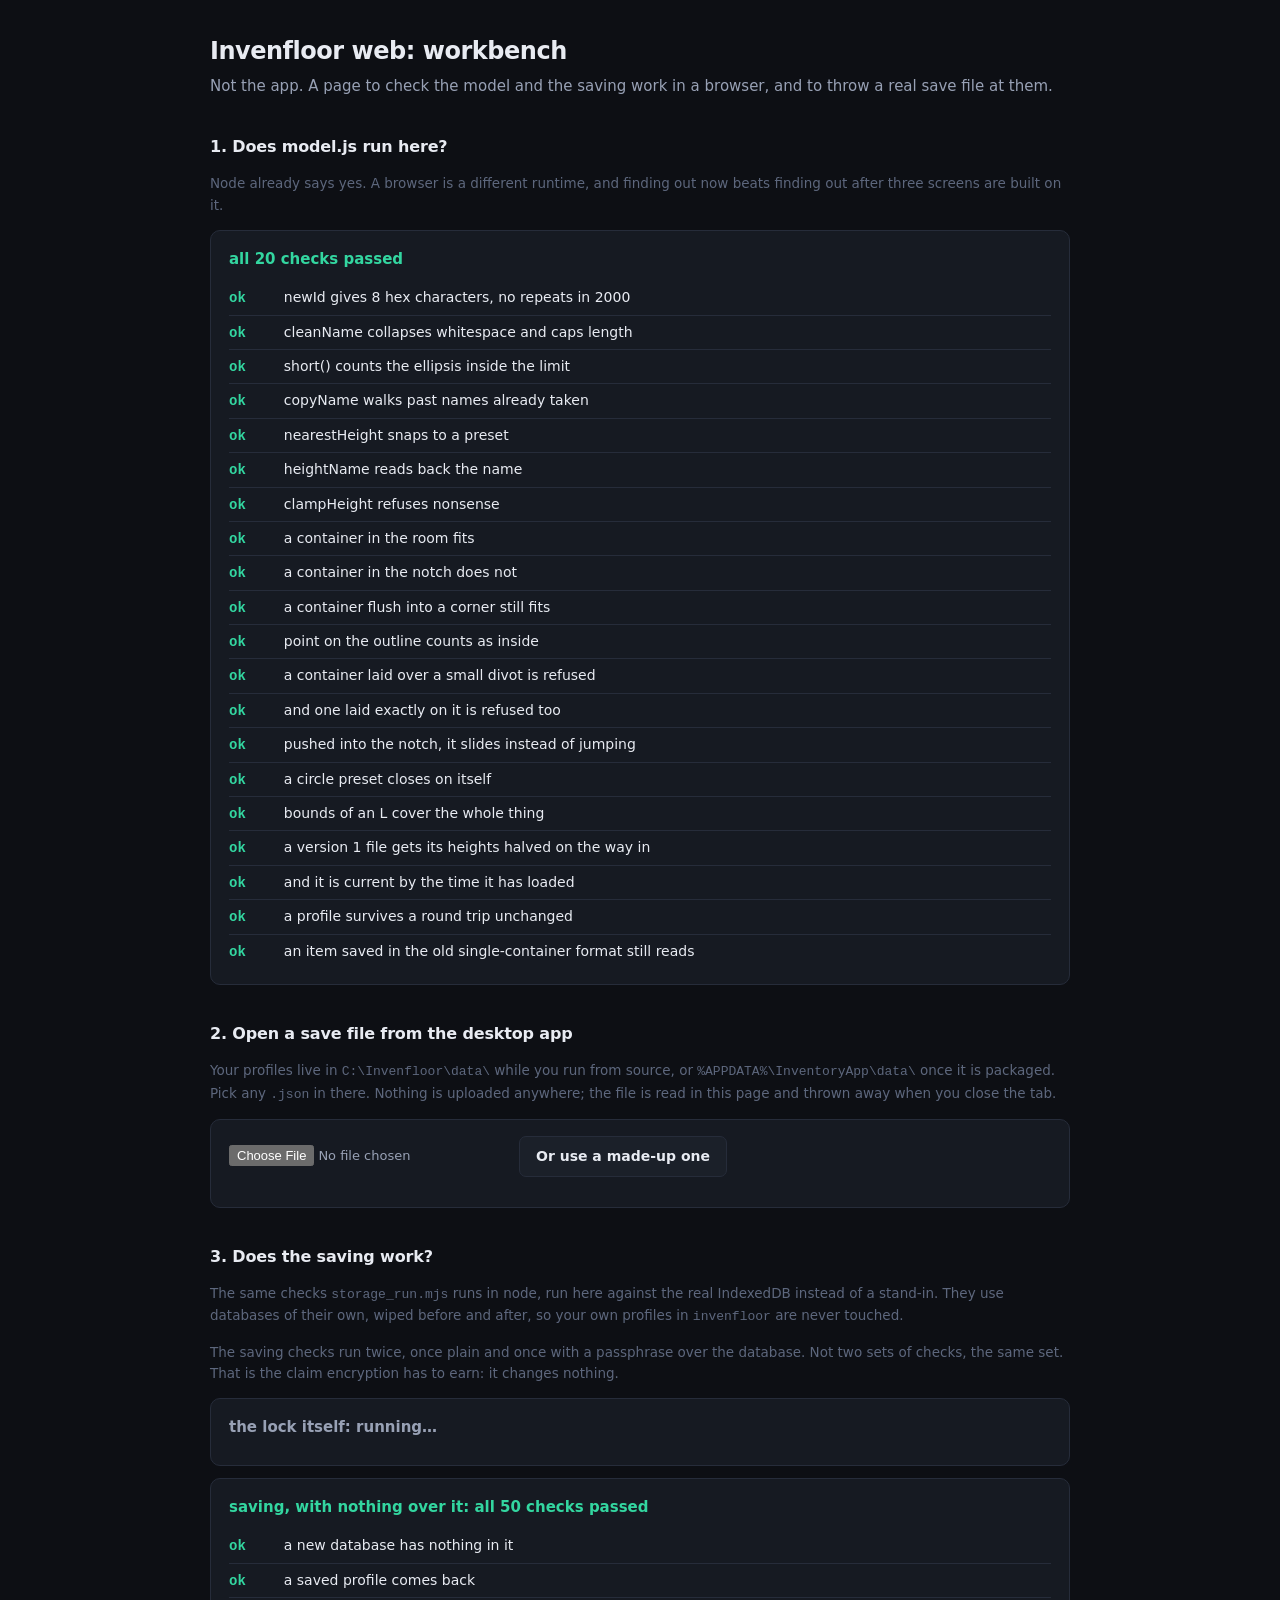
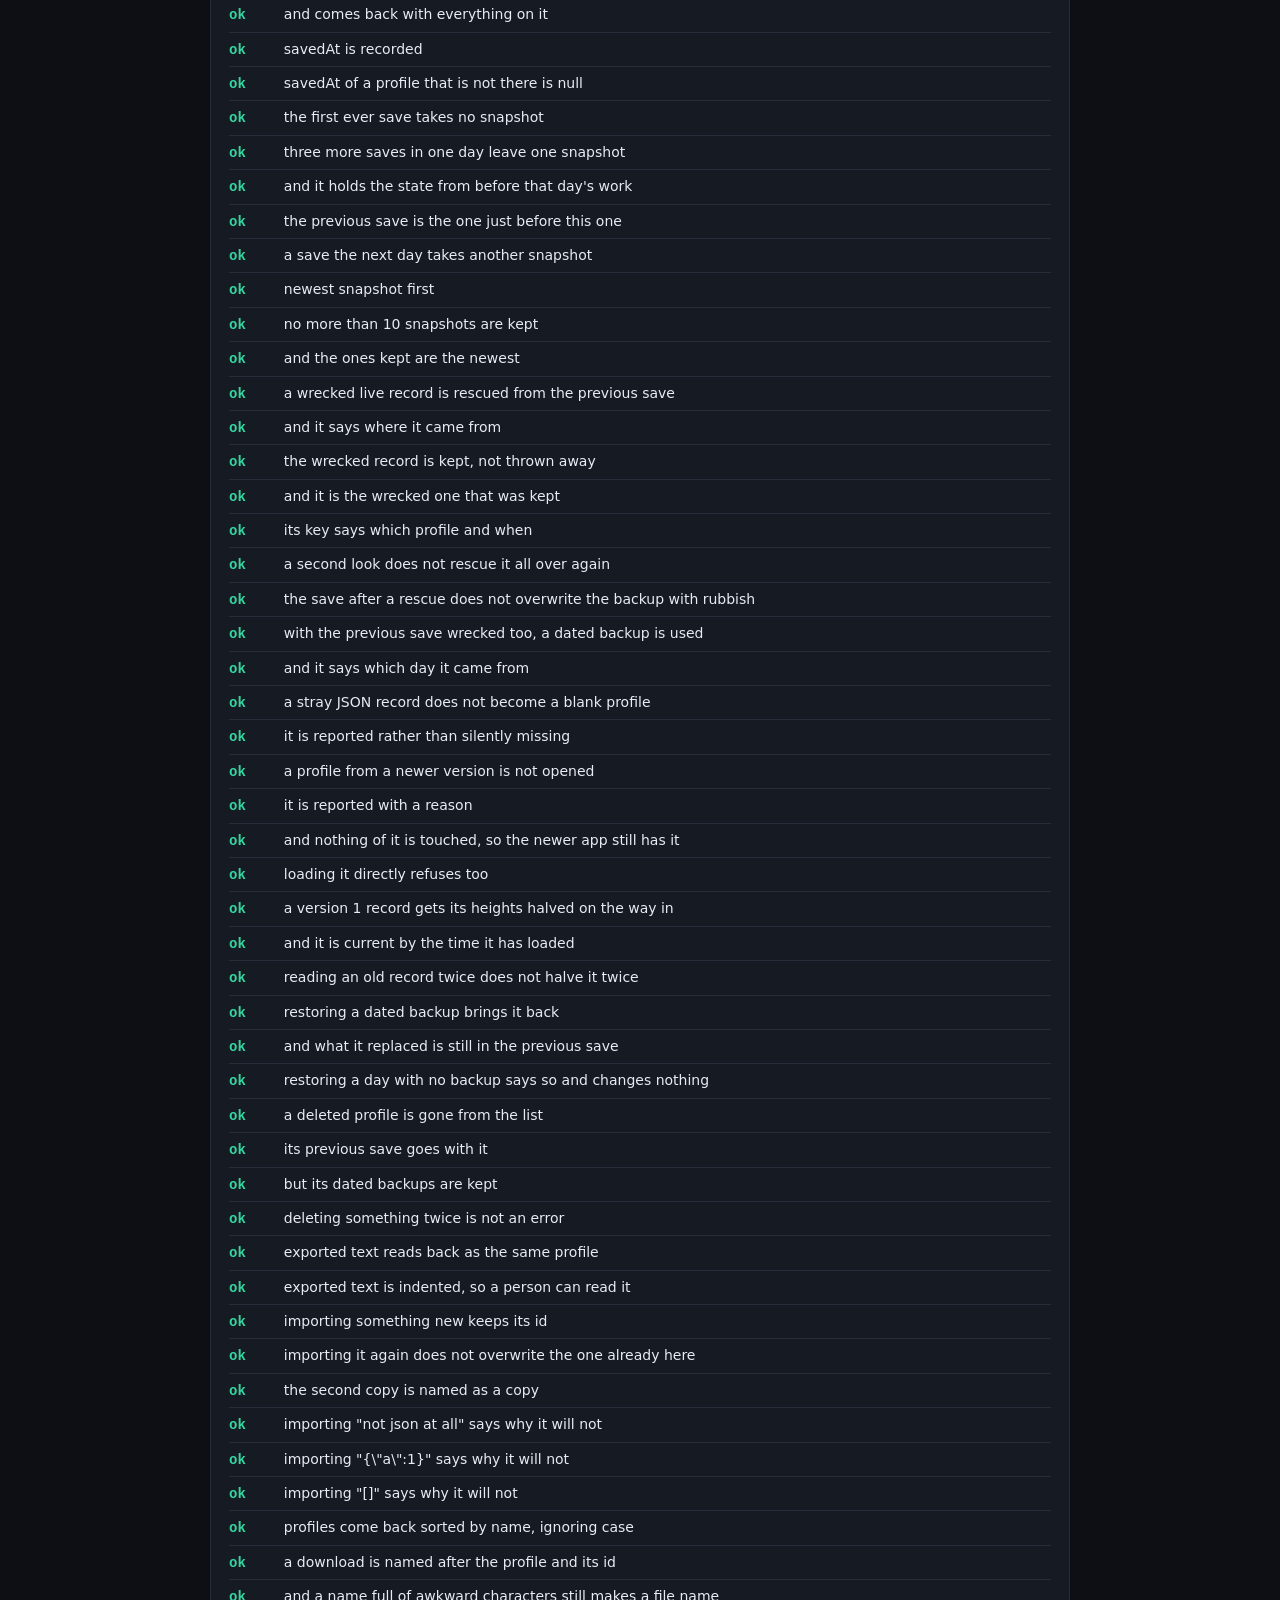
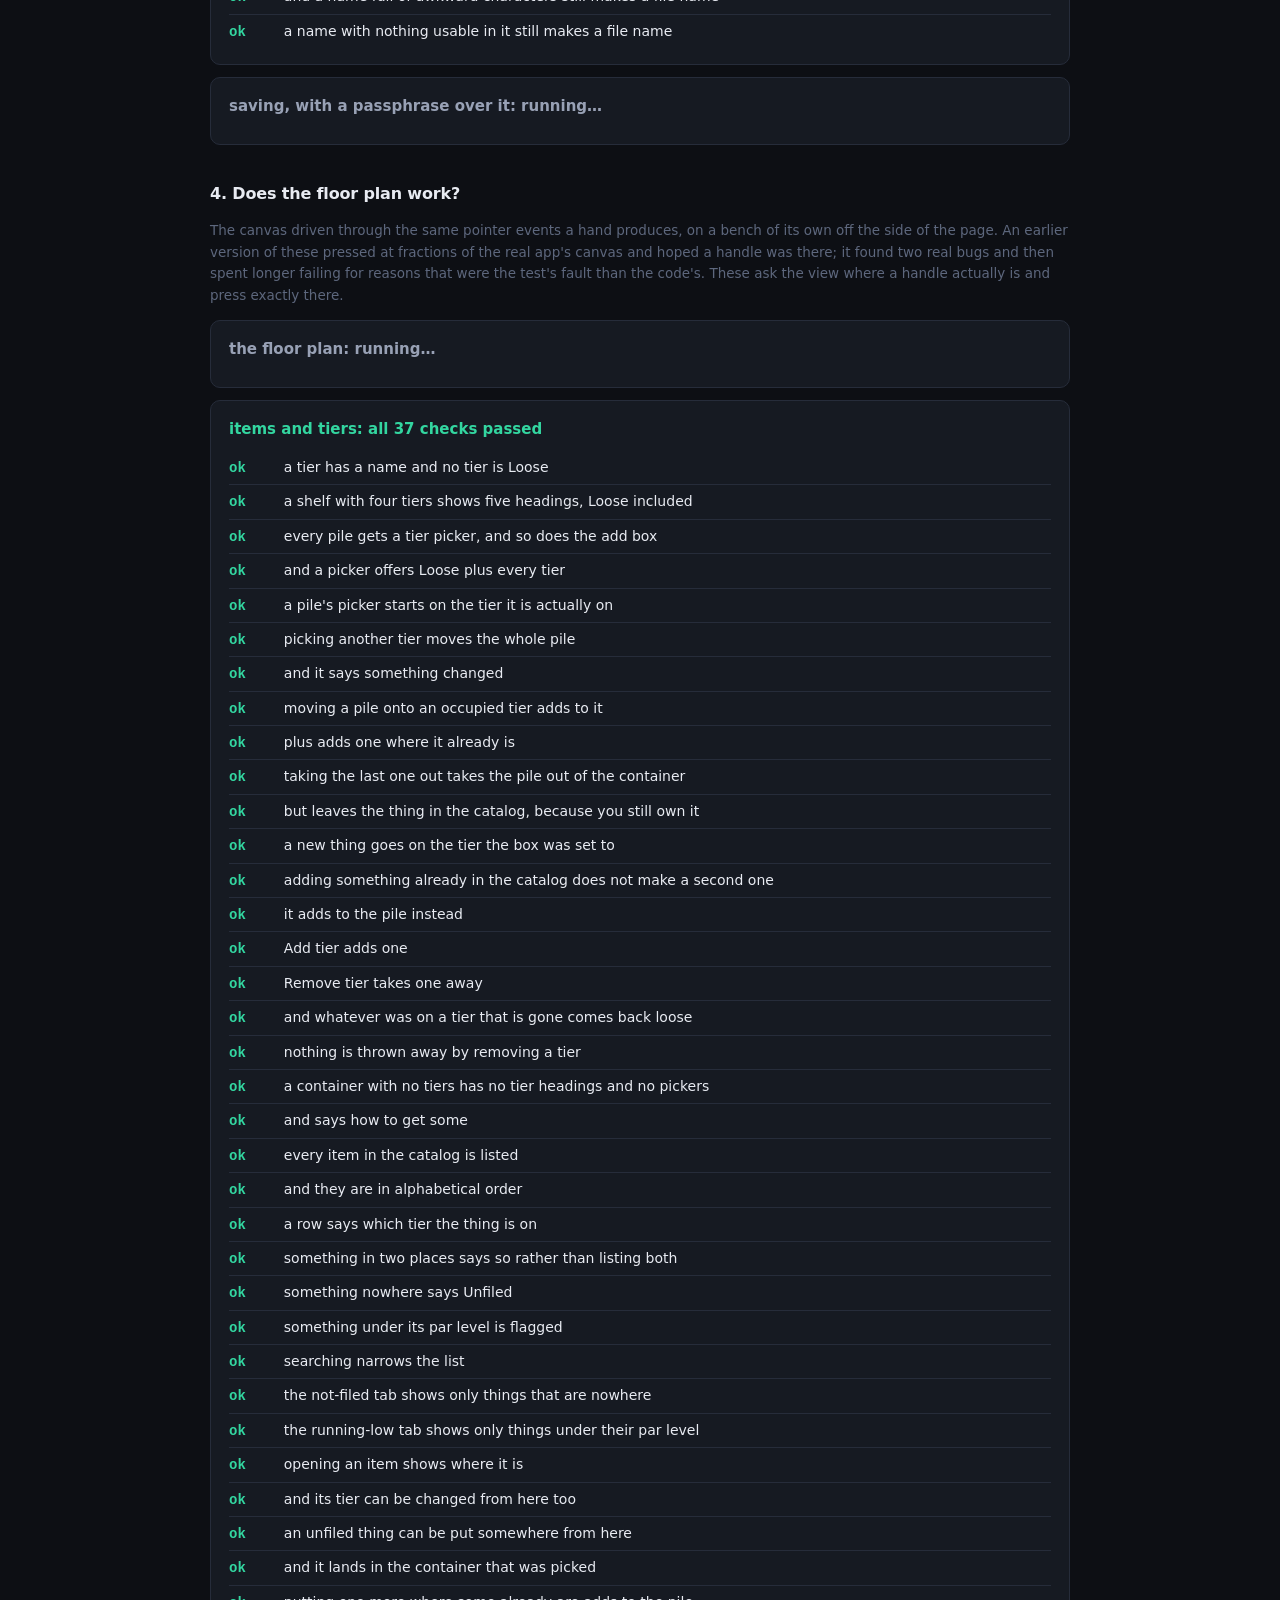
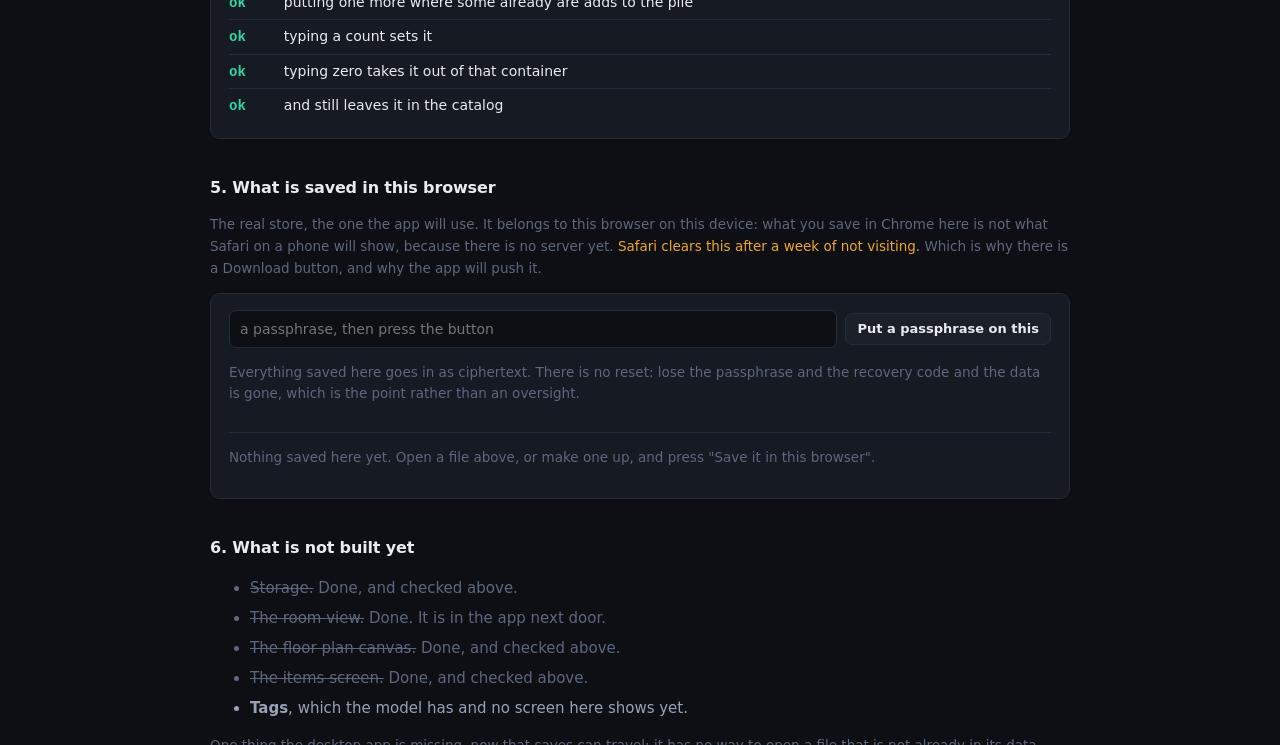
==== commit 44004fb6: "Items on tiers in the browser, an Import button, and three fixes that only show up on a bad day" ====
--- a/web/dev.html
+++ b/web/dev.html
@@ -176,6 +176,10 @@
     <p class="tally busy" id="floorTally">the floor plan: running…</p>
     <ul class="checks" id="floorChecks"></ul>
   </div>
+  <div class="panel">
+    <p class="tally busy" id="itemsTally">items and tiers: running…</p>
+    <ul class="checks" id="itemsChecks"></ul>
+  </div>
 
   <h2>5. What is saved in this browser</h2>
   <p class="note">
@@ -195,8 +199,8 @@
     <li class="done"><s>Storage.</s> Done, and checked above.</li>
     <li class="done"><s>The room view.</s> Done. It is in the app next door.</li>
     <li class="done"><s>The floor plan canvas.</s> Done, and checked above.</li>
-    <li><b>The items screen</b>, and somewhere to see the ones that are not in
-        any container.</li>
+    <li class="done"><s>The items screen.</s> Done, and checked above.</li>
+    <li><b>Tags</b>, which the model has and no screen here shows yet.</li>
   </ul>
   <p class="note">
     One thing the desktop app is missing, now that saves can travel: it has no
@@ -211,6 +215,7 @@
 import * as S from "./storage.js";
 import { runStorageChecks, runVaultChecks } from "./storage_checks.js";
 import { runFloorChecks } from "./floor_checks.js";
+import { runItemsChecks } from "./items_checks.js";
 
 const escape = text => String(text).replace(/[<>&]/g,
   c => ({ "<": "&lt;", ">": "&gt;", "&": "&amp;" }[c]));
@@ -466,6 +471,7 @@
         () => runStorageChecks("invenfloor-checks-locked",
                                { passphrase: "a checking passphrase" }));
 runInto("floorTally", "floorChecks", "the floor plan", () => runFloorChecks());
+runInto("itemsTally", "itemsChecks", "items and tiers", () => runItemsChecks());
 
 // ---------------------------------------------------------------------------
 // 4. What is in the real store
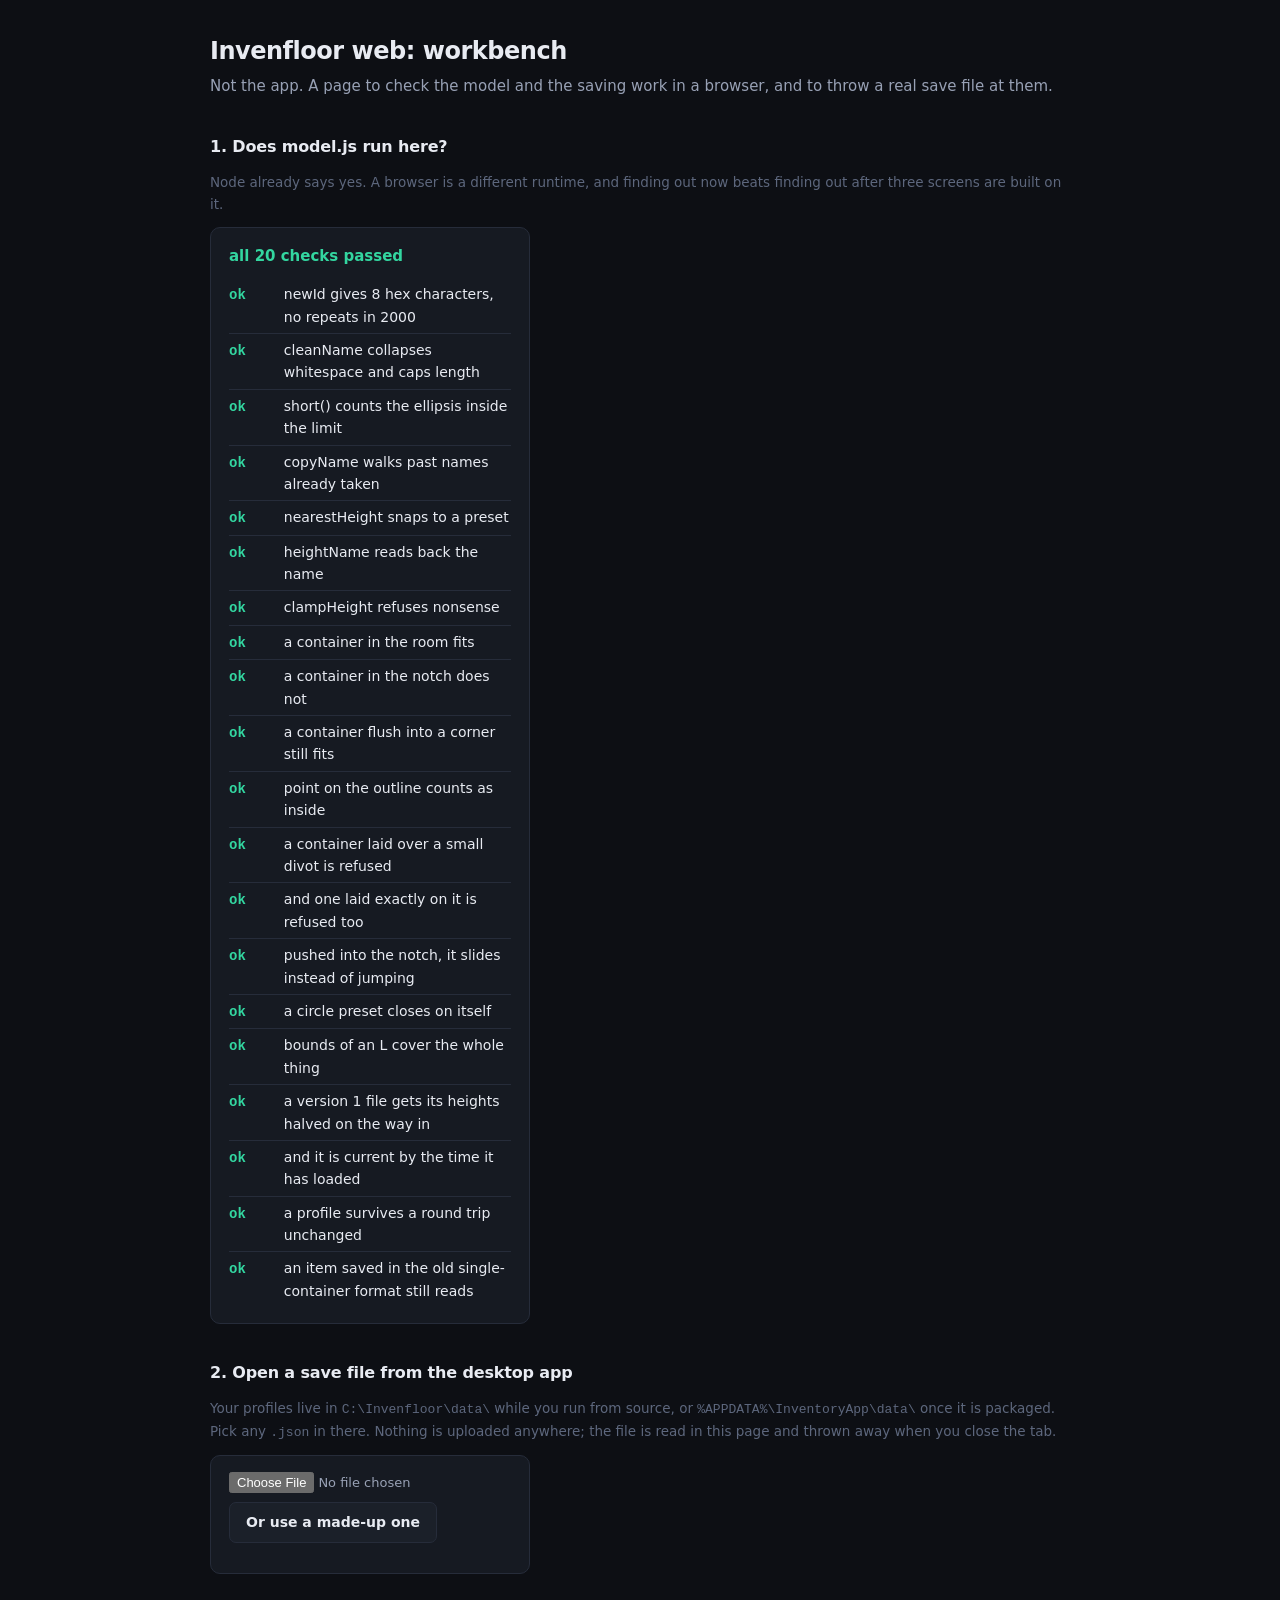
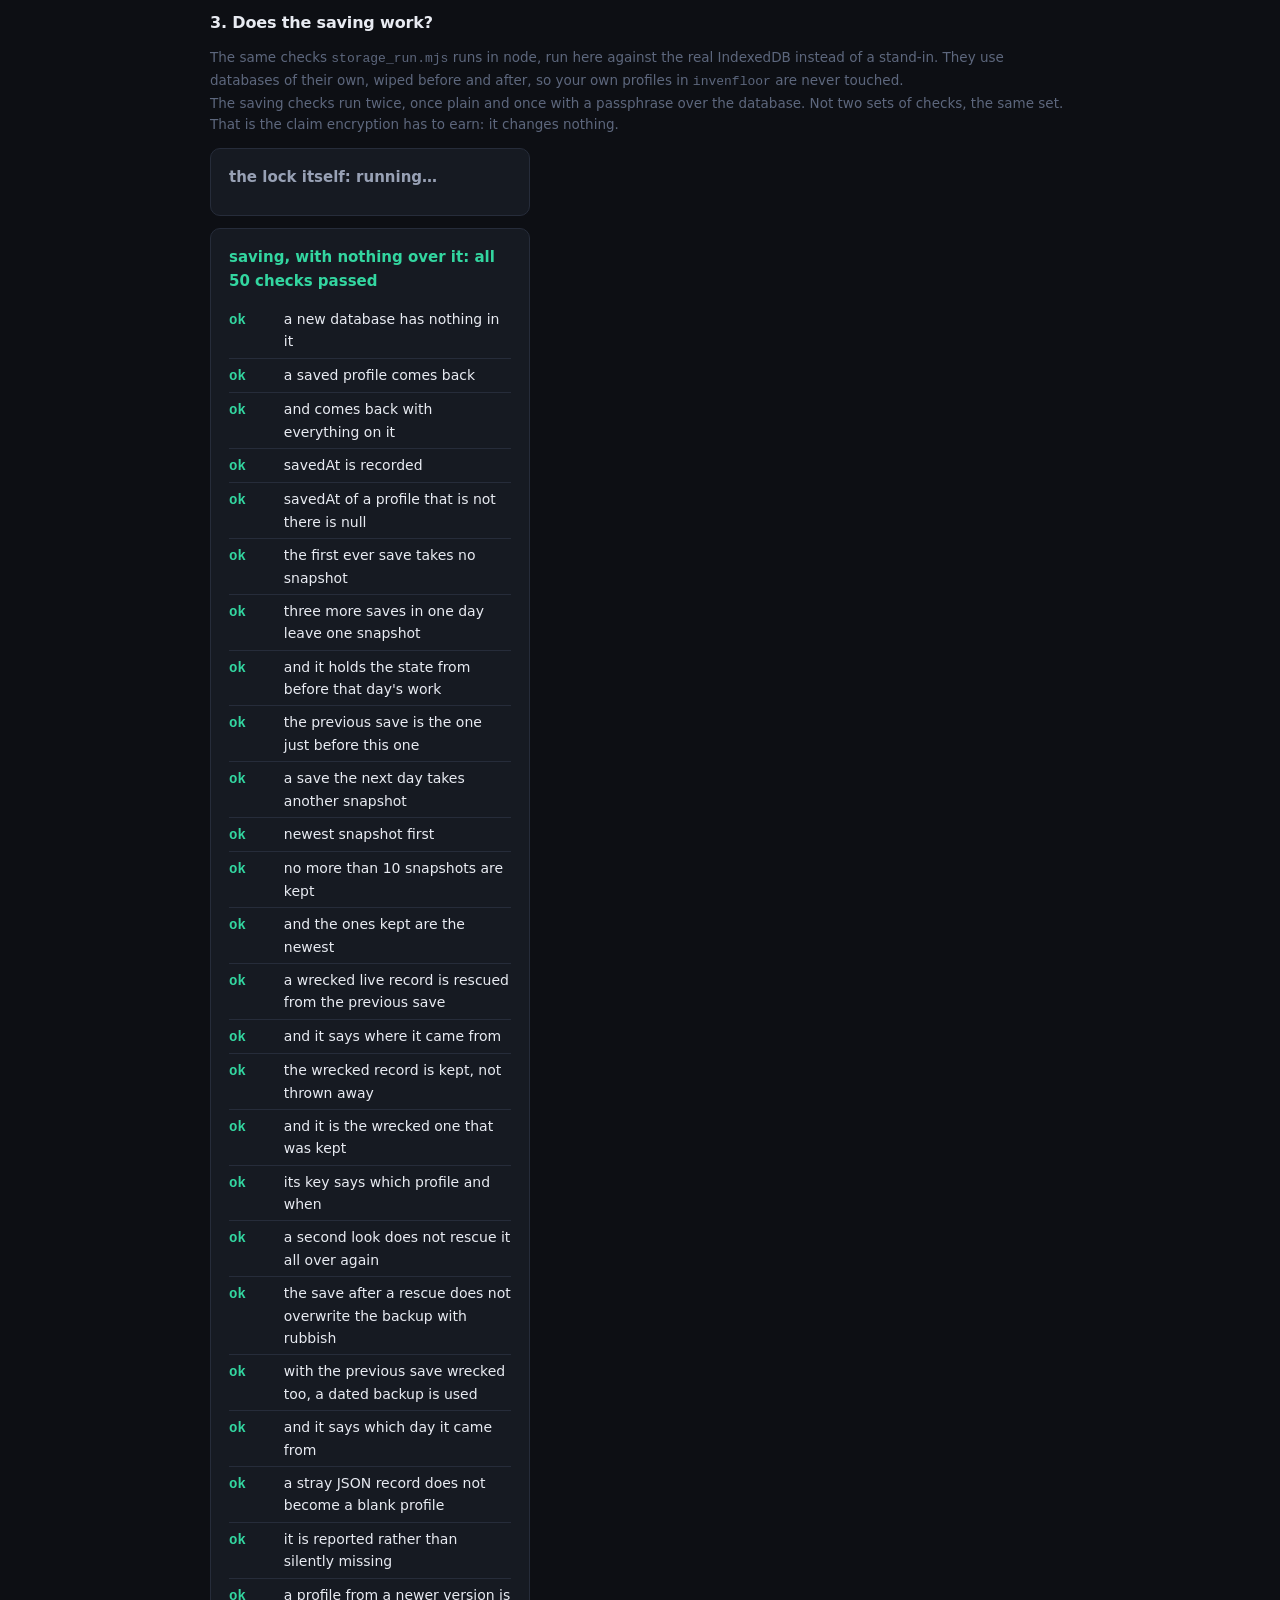
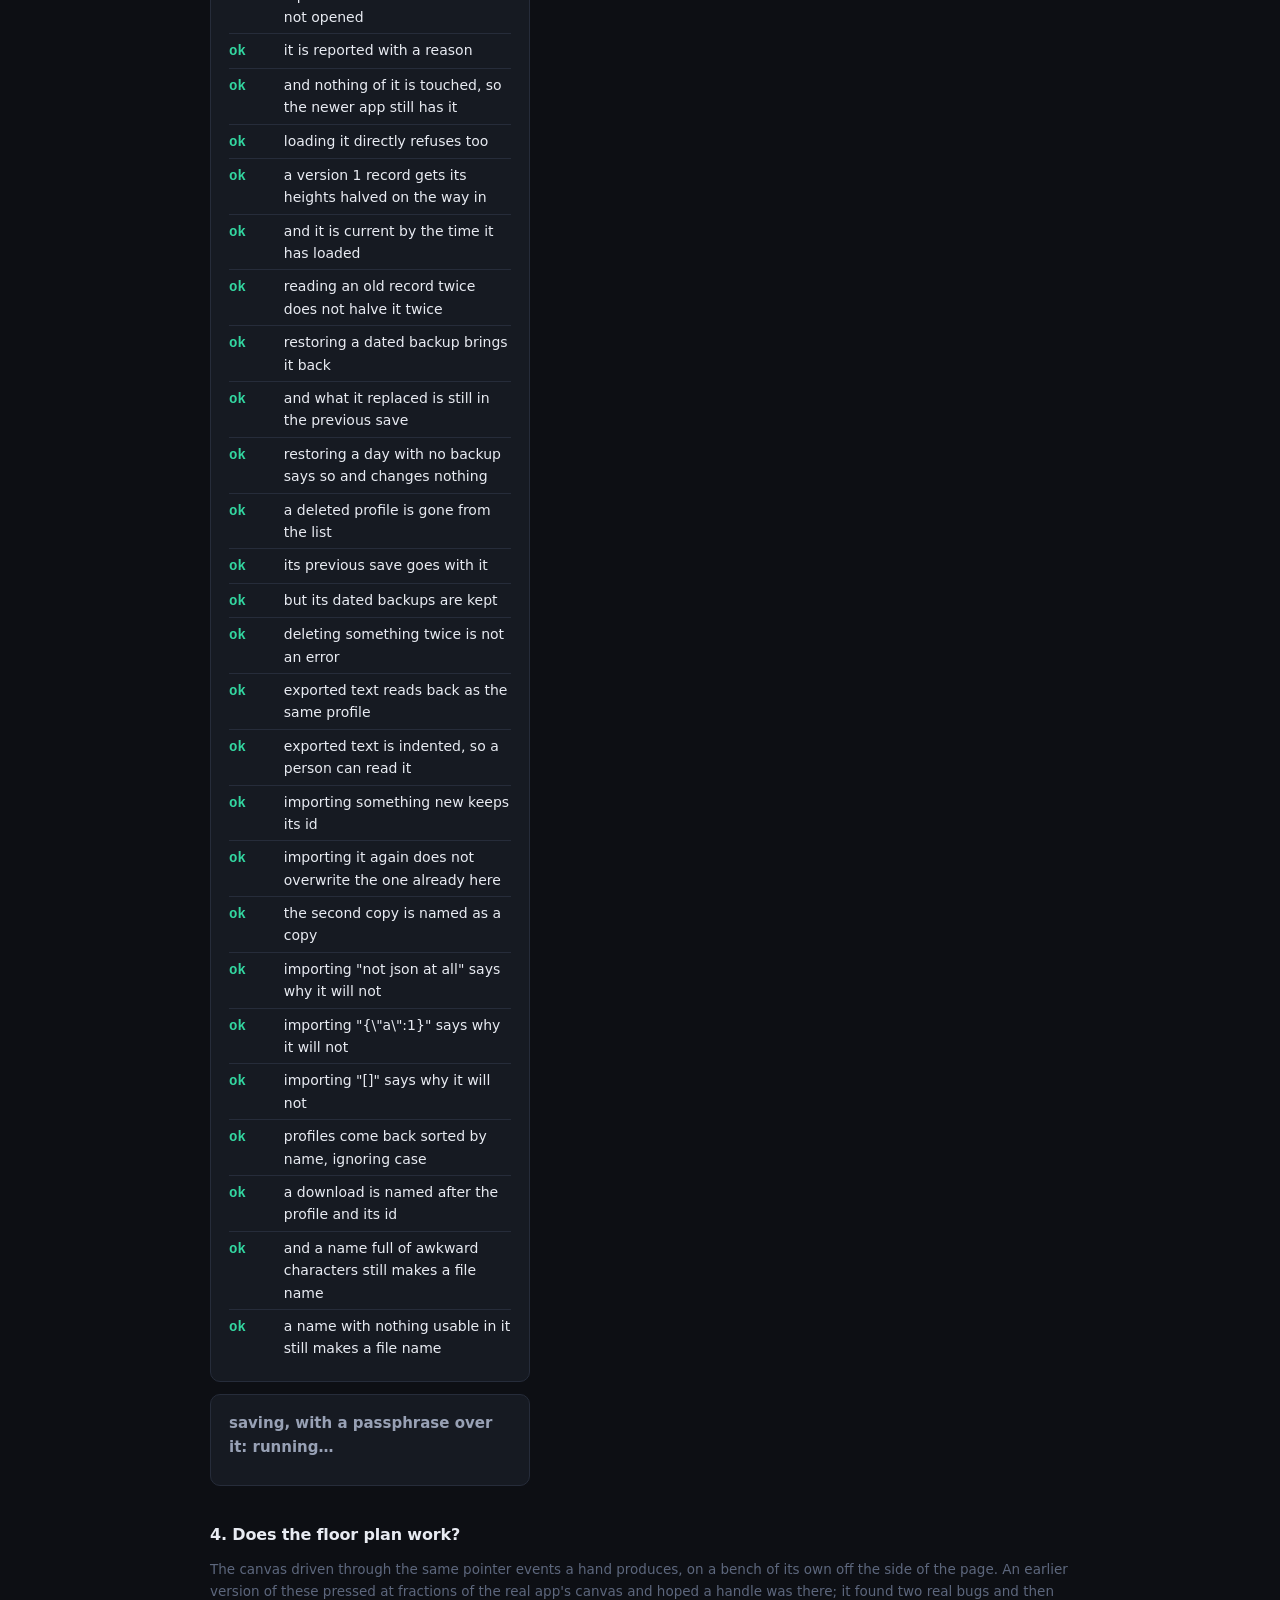
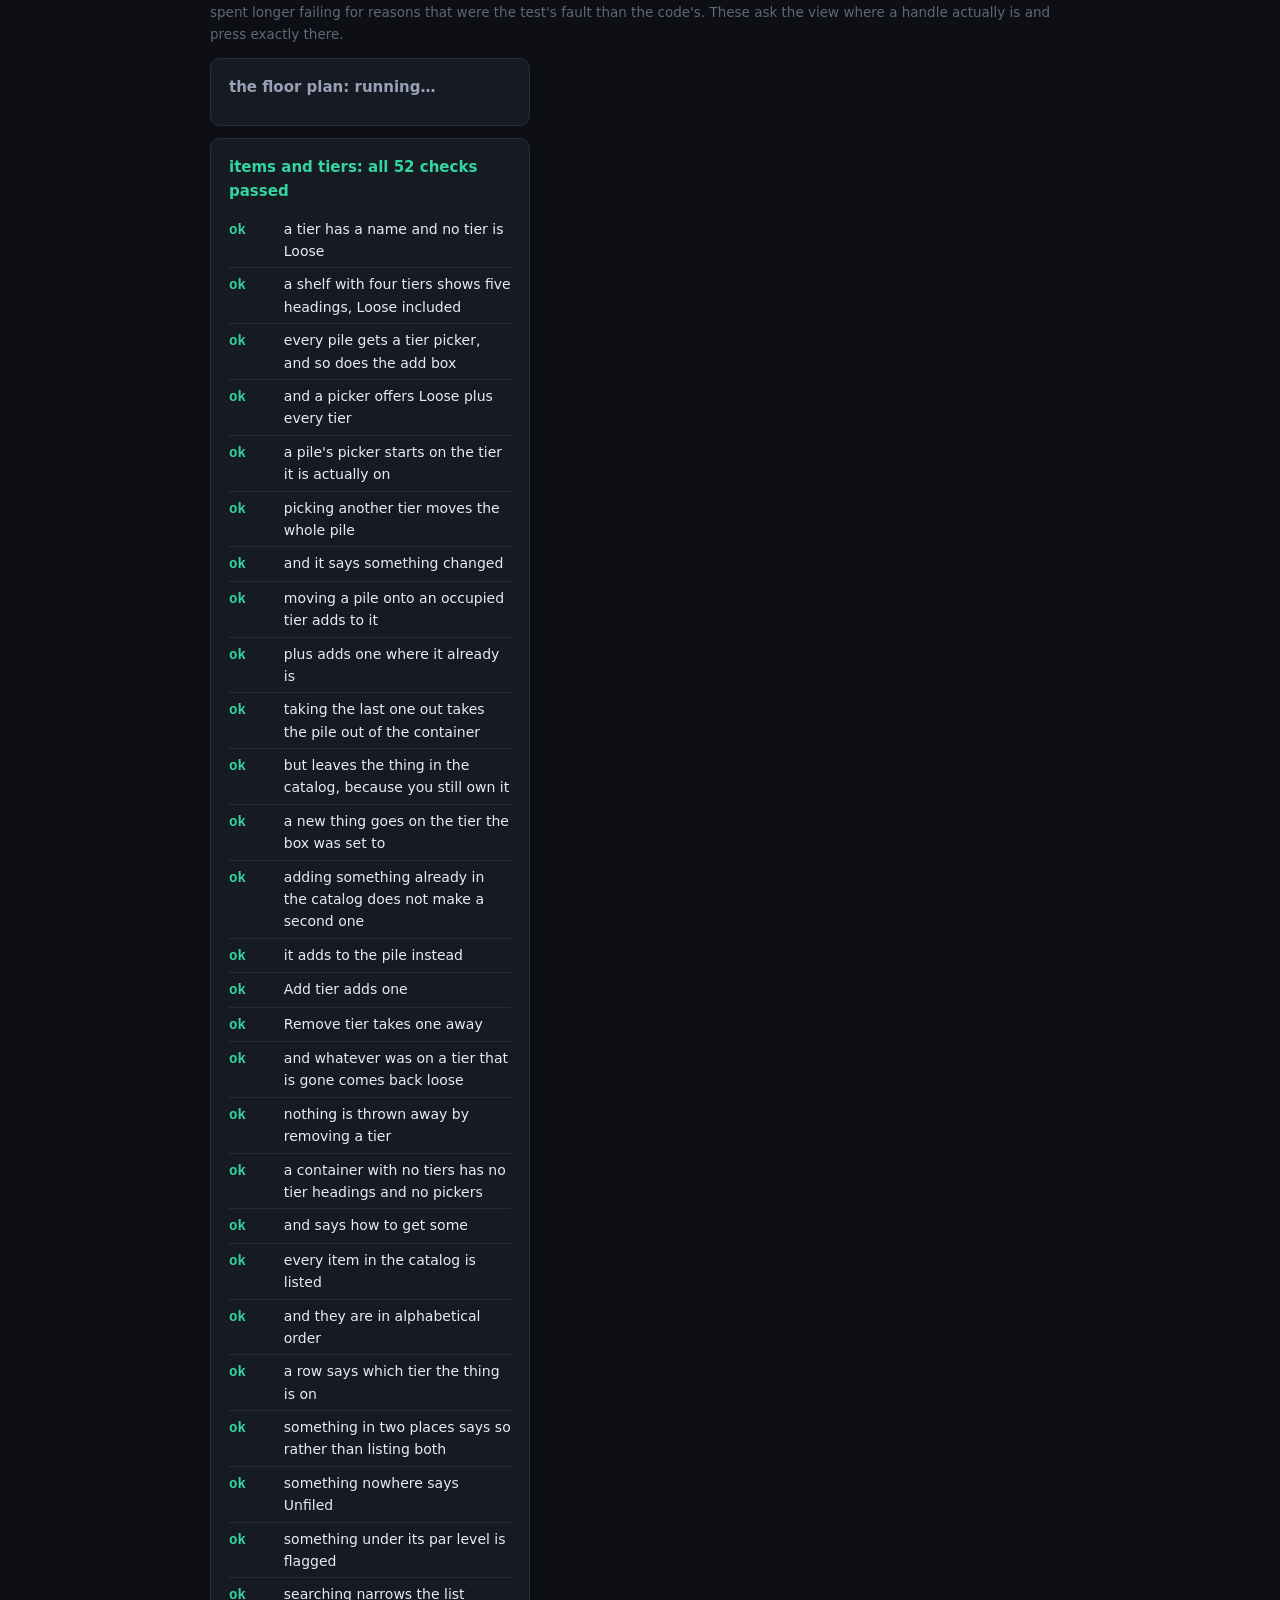
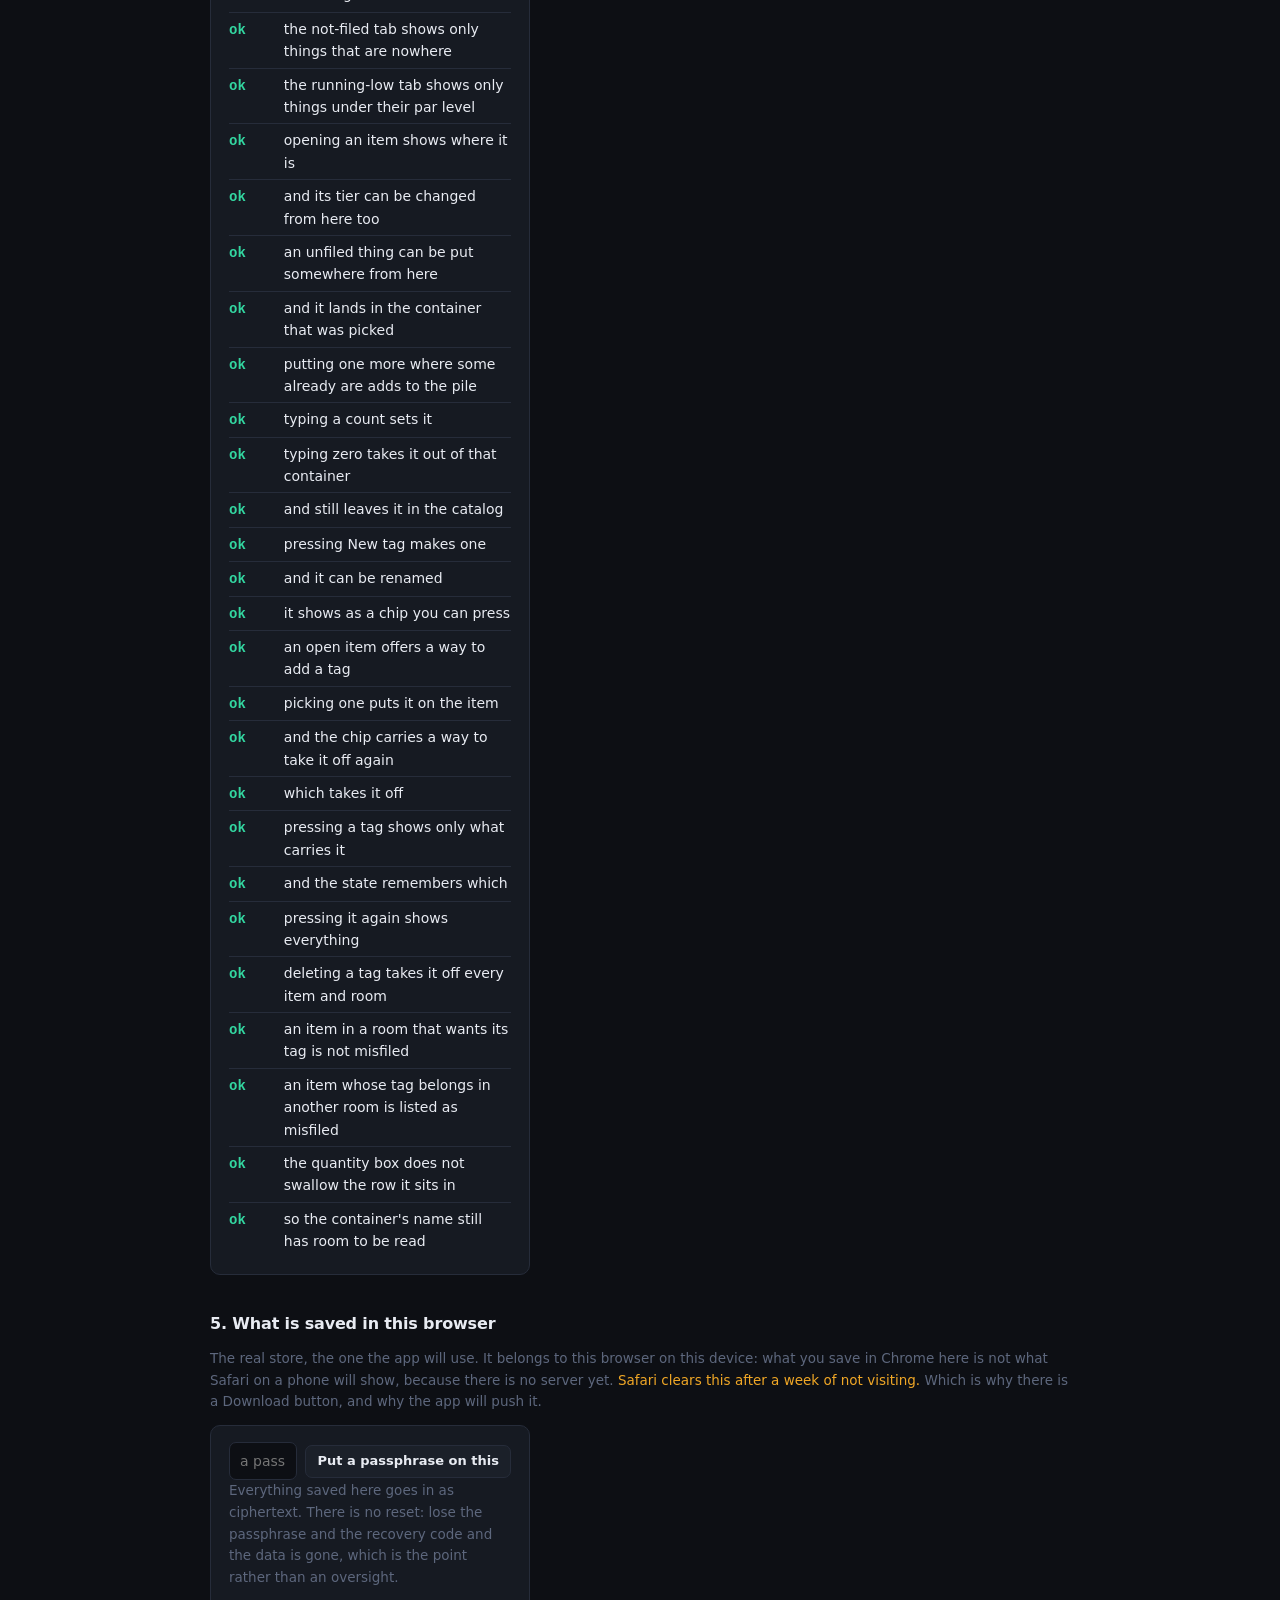
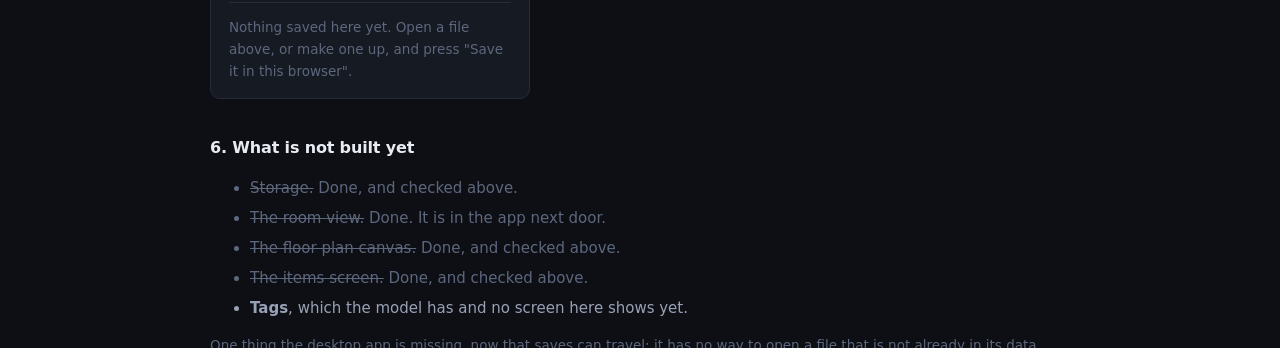
==== commit fa4359a8: "Tags in the browser, rooms you can position, and two CSS rules that were hiding text" ====
--- a/web/dev.html
+++ b/web/dev.html
@@ -24,6 +24,17 @@
   Serve it instead. In VS Code, install the Live Server extension, then
   right-click this file and choose "Open with Live Server".
 -->
+
+<!-- The app's own stylesheet, first, so that anything this page styles for
+     itself still wins underneath.
+
+     It was not here at all until now, and that was quietly a problem: the
+     checks below build real bits of the app in a bench on this page and ask
+     questions about them, and without this they were doing it under a
+     completely different set of rules. Any check about what something looks
+     like or how wide it is was answering about the workbench rather than the
+     app, which is worse than not asking. -->
+<link rel="stylesheet" href="app.css">
 
 <style>
 :root {
--- a/web/app.css
+++ b/web/app.css
@@ -0,0 +1,558 @@
+/*
+ * app.css
+ * =======
+ *
+ * Every color and every spacing number in here comes from theme.js, which
+ * writes them onto the document as custom properties before anything is
+ * drawn. So this file says var(--accent) and never #4f7cff, and there is one
+ * place a color is written down rather than three.
+ *
+ * Laid out for a phone first and widened with one media query, because the
+ * whole reason the browser version exists is that it runs on a phone. The
+ * room view is the part that needs the room: below 760px the panel goes under
+ * the canvas instead of beside it.
+ */
+
+* { box-sizing: border-box; }
+
+html, body {
+  margin: 0;
+  height: 100%;
+  background: var(--bg-app);
+  color: var(--text);
+  font: var(--size)/1.55 var(--font);
+  /* Safari draws behind the notch with viewport-fit=cover, which is what
+     makes a page look like an app rather than a web page in a frame. */
+  padding: env(safe-area-inset-top) env(safe-area-inset-right)
+           env(safe-area-inset-bottom) env(safe-area-inset-left);
+  -webkit-text-size-adjust: 100%;
+}
+
+#app { height: 100%; display: flex; flex-direction: column; }
+
+/* -- shared furniture ------------------------------------------------------ */
+
+button {
+  font: inherit;
+  font-weight: 600;
+  background: var(--bg-card);
+  color: var(--text);
+  border: 1px solid var(--border);
+  border-radius: var(--radius-md);
+  padding: 8px 14px;
+  cursor: pointer;
+  /* A tap target under about 44px is one people miss, and missing a button
+     in a list of rooms means opening the wrong room. */
+  min-height: 38px;
+}
+button:hover { background: var(--bg-hover); }
+button:active { background: var(--bg-active); }
+button.primary { background: var(--accent); border-color: var(--accent); color: #fff; }
+button.primary:hover { background: var(--accent-hover); }
+button.quiet { background: none; border-color: transparent; color: var(--text-muted); }
+button.quiet:hover { background: var(--bg-hover); color: var(--text); }
+button.danger { color: var(--danger); }
+button.danger:hover { background: var(--danger); color: #fff; border-color: var(--danger); }
+button.small { padding: 5px 10px; min-height: 30px; font-size: var(--size-sm); }
+button:disabled { opacity: .45; cursor: default; }
+
+input[type=text], input[type=password], input[type=number],
+input[type=search], select {
+  font: inherit;
+  background: var(--bg-input);
+  color: var(--text);
+  border: 1px solid var(--border);
+  border-radius: var(--radius-sm);
+  padding: 8px 10px;
+  min-width: 0;
+  width: 100%;
+}
+
+/* Flex items will not shrink below the width of their own content, and an
+   input's content width comes from its size attribute, so one text box can
+   push a whole panel sideways on a phone. The cure is `width: 0` plus
+   `flex: 1 1 0`, and it belongs ONLY inside a row.
+   Applied to every input everywhere, which is what this used to do, it
+   collapses any box in a COLUMN to a square the size of its padding, because
+   there the flex basis is the width. Every name and notes box on the items
+   screen was an unusable stub. */
+.row > input[type=text], .row > input[type=password],
+.row > input[type=number], .row > input[type=search], .row > select {
+  flex: 1 1 0;
+  width: 0;
+}
+input:focus { outline: 2px solid var(--accent); outline-offset: -1px; }
+
+.row { display: flex; gap: var(--space-sm); align-items: center; flex-wrap: wrap; }
+.row.tight { gap: var(--space-xs); }
+.grow { flex: 1 1 auto; min-width: 0; }
+.muted { color: var(--text-muted); }
+.faint { color: var(--text-faint); }
+.small { font-size: var(--size-sm); }
+.warn { color: var(--warning); }
+.bad { color: var(--danger); }
+.good { color: var(--success); }
+.truncate { overflow: hidden; text-overflow: ellipsis; white-space: nowrap; }
+
+.bar {
+  display: flex;
+  align-items: center;
+  gap: var(--space-sm);
+  padding: var(--space-sm) var(--space-md);
+  background: var(--bg-panel);
+  border-bottom: 1px solid var(--border);
+  flex: none;
+}
+.bar h1 { font-size: var(--size-lg); margin: 0; letter-spacing: -.01em; }
+/* On a narrow screen the profile name, the floor name and four buttons do not
+   fit on one line, and squeezing them leaves "A m..." next to "Groun...".
+   The name gets its own line instead, above the buttons. */
+@media (max-width: 560px) {
+  .bar { flex-wrap: wrap; }
+  .bar > .grow { flex: 1 0 100%; order: -1; }
+}
+.bar .where { color: var(--text-muted); font-size: var(--size-sm); }
+
+.screen { flex: 1 1 auto; min-height: 0; overflow: auto; }
+.pad { padding: var(--space-lg); }
+.limit { max-width: 760px; margin: 0 auto; }
+
+h2 { font-size: var(--size-lg); margin: var(--space-xl) 0 var(--space-sm); }
+h2:first-child { margin-top: 0; }
+
+.note {
+  color: var(--text-faint);
+  font-size: var(--size-sm);
+  margin: var(--space-sm) 0;
+}
+
+.card {
+  background: var(--bg-card);
+  border: 1px solid var(--border);
+  border-radius: var(--radius-lg);
+  padding: var(--space-md);
+}
+
+.swatch {
+  width: 12px; height: 12px; border-radius: 3px;
+  flex: none; display: inline-block;
+}
+
+/* -- the launcher ---------------------------------------------------------- */
+
+.tiles {
+  display: grid;
+  grid-template-columns: repeat(auto-fill, minmax(220px, 1fr));
+  gap: var(--space-md);
+}
+
+.tile { display: flex; flex-direction: column; gap: var(--space-sm); }
+.tile .open {
+  text-align: left;
+  display: flex;
+  flex-direction: column;
+  gap: 2px;
+  background: none;
+  border: 0;
+  padding: 0;
+  font-weight: 400;
+  min-height: 0;
+}
+.tile .open:hover { background: none; }
+.tile .open:hover .name { color: var(--accent-hover); }
+.tile .name { font-weight: 600; font-size: var(--size-lg); }
+.tile .stat { color: var(--text-muted); font-size: var(--size-sm); }
+
+.notice {
+  border-left: 3px solid var(--warning);
+  background: var(--bg-card);
+  border-radius: var(--radius-sm);
+  padding: var(--space-sm) var(--space-md);
+  margin: var(--space-sm) 0;
+  font-size: var(--size-sm);
+}
+.notice.bad { border-left-color: var(--danger); }
+
+.code {
+  font-family: ui-monospace, "Cascadia Mono", "SF Mono", Menlo, monospace;
+  font-size: var(--size-lg);
+  letter-spacing: .08em;
+  color: var(--success);
+  background: var(--bg-input);
+  border: 1px solid var(--success);
+  border-radius: var(--radius-sm);
+  padding: 10px 14px;
+  margin: var(--space-sm) 0;
+  display: inline-block;
+  overflow-wrap: anywhere;
+}
+
+/* -- inside a profile ------------------------------------------------------ */
+
+.workspace { display: flex; flex-direction: column; flex: 1 1 auto; min-height: 0; }
+.strips { flex: none; }
+
+.chips {
+  display: flex;
+  gap: var(--space-xs);
+  padding: var(--space-sm) var(--space-md);
+  background: var(--bg-sidebar);
+  border-bottom: 1px solid var(--border);
+  overflow-x: auto;
+  flex: none;
+  /* A row of rooms can be longer than the screen. Letting it scroll sideways
+     beats wrapping it into three lines that push the room off the top. */
+  scrollbar-width: thin;
+}
+.chips button { white-space: nowrap; }
+.chips button.on { background: var(--accent-soft); border-color: var(--accent); }
+
+/* The one toolbar. Everything that used to be four rows sits on this, so the
+   groups need something between them or it reads as one long run of buttons
+   with no idea which of them belong together. */
+.toolbar { align-items: center; }
+.toolbar .sep {
+  flex: none;
+  width: 1px;
+  align-self: stretch;
+  margin: 0 var(--space-xs);
+  background: var(--border);
+}
+
+/* Not class "row": the rule further up gives a select inside a .row
+   `flex: 1 1 0; width: 0` so it fills a panel, and a select told to be zero
+   wide on a toolbar vanishes entirely. */
+.pick { display: flex; gap: var(--space-xs); align-items: center; flex: none; }
+.pick select.floor-pick {
+  width: auto;
+  min-width: 8em;
+  max-width: 14em;
+  padding: 6px 8px;
+  flex: none;
+}
+
+.split { display: flex; flex-direction: column; flex: 1 1 auto; min-height: 0; }
+
+.stage {
+  position: relative;
+  flex: 1 1 auto;
+  min-height: 240px;
+  background: var(--canvas-bg);
+}
+.stage canvas {
+  display: block;
+  width: 100%;
+  height: 100%;
+  /* none, not pan-y. One finger is the tool and two fingers are the camera,
+     so every touch on this canvas belongs to the canvas. The page itself does
+     not scroll, the panel beside it does, so nothing is trapped by this. */
+  touch-action: none;
+  -webkit-user-select: none;
+  user-select: none;
+}
+.stage .empty {
+  position: absolute; inset: 0;
+  display: flex; align-items: center; justify-content: center;
+  color: var(--text-faint); text-align: center; padding: var(--space-xl);
+}
+
+.panel {
+  flex: none;
+  background: var(--bg-panel);
+  border-top: 1px solid var(--border);
+  padding: var(--space-md);
+  overflow-y: auto;
+  max-height: 46%;
+}
+.panel h3 { margin: 0 0 var(--space-sm); font-size: var(--size); }
+
+.items { display: flex; flex-direction: column; gap: var(--space-xs); }
+.item {
+  display: flex; align-items: center; gap: var(--space-sm);
+  background: var(--bg-card);
+  border: 1px solid var(--border);
+  border-radius: var(--radius-sm);
+  padding: 6px 10px;
+}
+.item .qty {
+  font-variant-numeric: tabular-nums;
+  color: var(--text-muted);
+  font-size: var(--size-sm);
+}
+
+.dots { display: flex; gap: 5px; flex-wrap: wrap; margin: var(--space-sm) 0; }
+.dots button {
+  width: 22px; height: 22px; min-height: 22px; padding: 0;
+  border-radius: 50%; border: 2px solid transparent;
+}
+.dots button.on { border-color: var(--text); }
+
+.field { display: flex; flex-direction: column; gap: 2px; flex: 1 1 0; min-width: 0; }
+.field input, .field select {
+  font: inherit;
+  background: var(--bg-input);
+  color: var(--text);
+  border: 1px solid var(--border);
+  border-radius: var(--radius-sm);
+  padding: 7px 9px;
+  width: 100%;
+  min-width: 0;
+}
+.check {
+  display: flex; align-items: center; gap: var(--space-sm);
+  margin: var(--space-sm) 0;
+}
+.check input { width: 18px; height: 18px; flex: none; accent-color: var(--accent); }
+
+button.icon {
+  font-size: 17px; line-height: 1; padding: 6px 10px; min-width: 36px;
+}
+
+@media (min-width: 760px) {
+  .split { flex-direction: row; }
+  .panel {
+    width: 320px;
+    flex: none;
+    border-top: 0;
+    border-left: 1px solid var(--border);
+    max-height: none;
+  }
+}
+
+/* -- tools that say what they are ------------------------------------------ */
+
+/* A picture and a word, side by side. Both, because a picture alone needs
+   learning and a word alone is a wall of text on a toolbar. */
+button.tool {
+  display: inline-flex;
+  align-items: center;
+  gap: 6px;
+  white-space: nowrap;
+}
+button.tool.on {
+  background: var(--accent-soft);
+  border-color: var(--accent);
+  color: var(--text);
+}
+button.tool .icon { flex: none; opacity: .85; }
+button.tool.on .icon { opacity: 1; color: var(--accent-hover); }
+button .icon { flex: none; }
+button.icon-only { padding: 7px 9px; min-width: 36px; }
+
+/* The word at the left of a strip saying what the strip is for. */
+.strip-label {
+  color: var(--text-faint);
+  font-size: var(--size-sm);
+  text-transform: uppercase;
+  letter-spacing: .07em;
+  flex: none;
+  align-self: center;
+  padding-right: 2px;
+}
+
+/* The line under the toolbar that says what to do next. The one thing on the
+   screen that can answer "what happens if I press the canvas now". */
+.chips.hint {
+  background: var(--bg-app);
+  align-items: center;
+  gap: var(--space-sm);
+  overflow-x: visible;
+  flex-wrap: wrap;
+}
+.chips.hint .icon { color: var(--accent); opacity: .7; }
+.chips.hint .grow { white-space: normal; min-width: 0; }
+
+.chips.places { background: var(--bg-panel); }
+
+.row.between { justify-content: space-between; }
+
+/* -- lists of things ------------------------------------------------------- */
+
+.rows { display: flex; flex-direction: column; gap: var(--space-xs); }
+
+.listing {
+  background: var(--bg-card);
+  border: 1px solid var(--border);
+  border-radius: var(--radius-md);
+  overflow: hidden;
+}
+.listing.open { border-color: var(--accent); }
+.listing-head {
+  display: flex;
+  align-items: center;
+  gap: var(--space-sm);
+  width: 100%;
+  text-align: left;
+  background: none;
+  border: 0;
+  border-radius: 0;
+  padding: 10px var(--space-md);
+  font-weight: 400;
+}
+.listing-head:hover { background: var(--bg-hover); }
+.listing-body {
+  padding: var(--space-md);
+  border-top: 1px solid var(--border);
+  display: flex;
+  flex-direction: column;
+  gap: var(--space-sm);
+}
+.listing-body h4 {
+  margin: var(--space-sm) 0 0;
+  font-size: var(--size);
+  color: var(--text-muted);
+}
+
+/* -- tiers ----------------------------------------------------------------- */
+
+.tier-head {
+  display: flex;
+  justify-content: space-between;
+  align-items: baseline;
+  margin: var(--space-sm) 0 4px;
+  padding-bottom: 3px;
+  border-bottom: 1px solid var(--border);
+  color: var(--text-muted);
+}
+.tier-pick {
+  font: inherit;
+  font-size: var(--size-sm);
+  background: var(--bg-input);
+  color: var(--text);
+  border: 1px solid var(--border);
+  border-radius: var(--radius-sm);
+  padding: 4px 6px;
+  flex: none;
+  /* Wide enough for "Tier 10" AND the arrow the browser draws inside the box.
+     Sized to the longest entry it can hold rather than the longest it usually
+     holds, because a dropdown that clips its own text reads "Tier" and that
+     is worse than either. */
+  min-width: 7.2em;
+  /* And an explicit width, which is not redundant. The rule at the top of
+     this file gives every select `width: 100%` so that one in a panel fills
+     its column. Nothing here overrode it, and `flex: none` meant the picker
+     could not shrink back, so on the items screen it took the whole row and
+     squeezed the container's name to nothing. The name was still there, nought
+     pixels wide, which read as the app having forgotten where a thing was. */
+  width: auto;
+}
+/* input.qty-box, not .qty-box, and the extra word is doing real work.
+   The global box rule up the top is `input[type=number], ...`, which is a
+   type selector plus an attribute selector and so outranks a bare class. Its
+   `width: 100%` was therefore beating `width: 4.2em` here, and the quantity
+   box on an item's "Where it is" row stretched across the whole panel and
+   squeezed the container's name down to nothing. The name was still in the
+   markup, nought pixels wide, which is why it looked like the app had
+   forgotten where the thing was. */
+input.qty-box {
+  font: inherit;
+  background: var(--bg-input);
+  color: var(--text);
+  border: 1px solid var(--border);
+  border-radius: var(--radius-sm);
+  padding: 5px 6px;
+  width: 4.2em;
+  flex: none;
+  font-variant-numeric: tabular-nums;
+}
+.tier-controls {
+  margin-top: var(--space-md);
+  padding-top: var(--space-sm);
+  border-top: 1px solid var(--border);
+}
+
+
+/* ---------------------------------------------------------------------------
+   THE FOOTER, AND THE PROBLEM REPORT
+   --------------------------------------------------------------------------- */
+
+.about {
+  margin-top: var(--space-xl);
+  padding-top: var(--space-md);
+  border-top: 1px solid var(--border);
+  display: flex;
+  flex-wrap: wrap;
+  align-items: center;
+  gap: var(--space-sm);
+}
+
+/* Not .code, which is the recovery code: green, spaced out and meant to be
+   read aloud. This is a wall of diagnostics somebody is about to paste
+   somewhere, so it wants to look like what it is and get out of the way. */
+.report {
+  font-family: ui-monospace, "Cascadia Mono", "SF Mono", Menlo, monospace;
+  font-size: var(--size-sm);
+  line-height: 1.5;
+  width: 100%;
+  box-sizing: border-box;
+  resize: vertical;
+  background: var(--bg-input);
+  color: var(--text-muted);
+  border: 1px solid var(--border);
+  border-radius: var(--radius-sm);
+  padding: var(--space-sm);
+  /* It wraps rather than scrolling sideways, because a user agent string is
+     long and nobody scrolls a textarea to check what they are about to send. */
+  white-space: pre-wrap;
+  word-break: break-word;
+}
+
+/* ---------------------------------------------------------------------------
+   TAGS
+   --------------------------------------------------------------------------- */
+
+/* Wrapping, not scrolling. A row of tags sits inside a fixed-width panel that
+   cannot grow, so a row insisting on more width than the panel has does not
+   get a scrollbar, it gets sliced off at the edge. */
+.tag-row {
+  display: flex;
+  flex-wrap: wrap;
+  align-items: center;
+  gap: var(--space-xs);
+  margin: var(--space-xs) 0 var(--space-sm);
+}
+
+.tag {
+  display: inline-flex;
+  align-items: center;
+  gap: 4px;
+  border: 1px solid;
+  border-radius: 10px;
+  /* 4px of vertical padding rather than 2: at 2px the descenders on letters
+     like g and y sit on the border and look shaved off. */
+  padding: 4px 10px;
+  font-size: var(--size-sm);
+  line-height: 1.3;
+  white-space: nowrap;
+  max-width: 100%;
+}
+.tag-name { overflow: hidden; text-overflow: ellipsis; }
+
+/* The cross inside a chip. Styled down to nothing so it reads as part of the
+   pill rather than a button parked inside one. */
+.tag-x {
+  background: none;
+  border: none;
+  padding: 0 0 0 2px;
+  margin: 0;
+  font-size: 1.05em;
+  line-height: 1;
+  cursor: pointer;
+  opacity: .65;
+}
+.tag-x:hover { opacity: 1; }
+
+/* A chip that filters when pressed. Not a <button>, because a button inside
+   the chip is already the remove cross and nesting the two is invalid. */
+.tag-button { cursor: pointer; }
+.tag-button:hover { filter: brightness(1.25); }
+.tag-button.on { font-weight: 600; }
+
+.tag-pick {
+  width: auto;
+  min-width: 9em;
+  max-width: 13em;
+  padding: 4px 8px;
+  font-size: var(--size-sm);
+  flex: none;
+}
